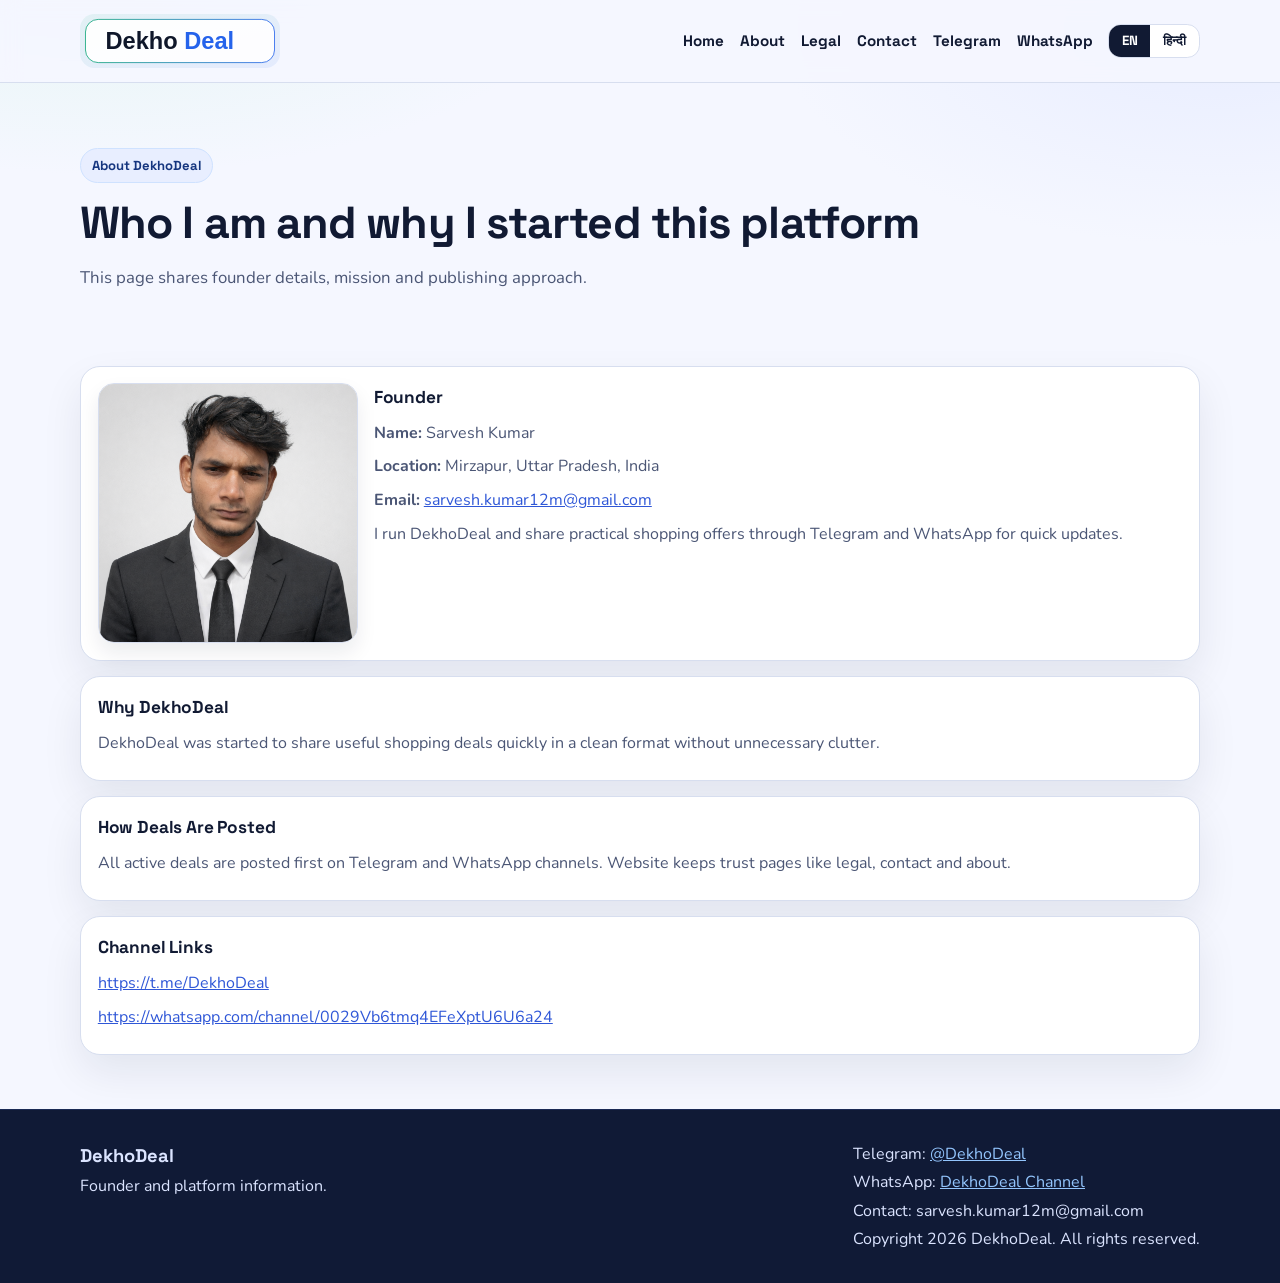
==== about.html @ 059db939 "Add files via upload" ====
﻿<!doctype html>
<html lang="en">
<head>
  <meta charset="utf-8" />
  <meta name="viewport" content="width=device-width, initial-scale=1" />
  <title>About | DekhoDeal</title>
  <meta name="description" content="About DekhoDeal founder Sarvesh Kumar from Mirzapur, Uttar Pradesh, India, and platform mission." />
  <meta name="robots" content="index, follow" />
  <meta property="og:title" content="About | DekhoDeal" />
  <meta property="og:description" content="Know who runs DekhoDeal and why this Telegram-first deals platform exists." />
  <meta property="og:type" content="website" />
  <meta property="og:url" content="https://dekhodeal.website/about.html" />
  <meta property="og:image" content="https://dekhodeal.website/logo.svg" />
  <meta name="twitter:card" content="summary_large_image" />
  <meta name="twitter:title" content="About | DekhoDeal" />
  <meta name="twitter:description" content="Know who runs DekhoDeal and why this Telegram-first deals platform exists." />
  <meta name="twitter:image" content="https://dekhodeal.website/logo.svg" />
  <meta name="theme-color" content="#0f172a" />
  <link rel="icon" type="image/svg+xml" href="favicon.svg" />
  <link rel="canonical" href="https://dekhodeal.website/about.html" />
  <link rel="stylesheet" href="styles.css" />
</head>
<body>
  <a class="skip-link" href="#main-content">Skip to content</a>

  <header class="site-header">
    <div class="container">
      <div class="brand-row">
        <a href="/" class="brand-home" aria-label="DekhoDeal Home">
          <img src="logo.svg" class="site-logo" alt="DekhoDeal logo" width="220" height="60" />
        </a>
      </div>
      <button class="menu-toggle" type="button" aria-expanded="false" aria-label="Toggle menu">
        <span class="menu-icon" aria-hidden="true">☰</span> <span data-en="Menu" data-hi="मेन्यू">Menu</span>
      </button>
      <nav aria-label="Primary" class="primary-nav">
        <ul class="nav-list">
          <li><a href="/" data-en="Home" data-hi="होम">Home</a></li>
          <li><a href="/about.html" data-en="About" data-hi="अबाउट">About</a></li>
          <li><a href="/legal.html" data-en="Legal" data-hi="लीगल">Legal</a></li>
          <li><a href="/contact.html" data-en="Contact" data-hi="संपर्क">Contact</a></li>
          <li><a href="https://t.me/DekhoDeal" target="_blank" rel="noopener" data-en="Telegram" data-hi="टेलीग्राम">Telegram</a></li>
          <li><a href="https://whatsapp.com/channel/0029Vb6tmq4EFeXptU6U6a24" target="_blank" rel="noopener" data-en="WhatsApp" data-hi="व्हाट्सऐप">WhatsApp</a></li>
        </ul>
        <div class="lang-toggle" aria-label="Language switch">
          <button type="button" class="lang-btn" data-lang-switch="en" aria-pressed="false">EN</button>
          <button type="button" class="lang-btn" data-lang-switch="hi" aria-pressed="false">हिन्दी</button>
        </div>
      </nav>
    </div>
  </header>

  <main id="main-content">
    <section class="hero hero-compact">
      <div class="container hero-grid one-col">
        <div>
          <p class="eyebrow" data-en="About DekhoDeal" data-hi="DekhoDeal के बारे में">About DekhoDeal</p>
          <h1 data-en="Who I am and why I started this platform" data-hi="मैं कौन हूं और मैंने यह प्लेटफॉर्म क्यों शुरू किया">Who I am and why I started this platform</h1>
          <p class="hero-copy" data-en="This page shares founder details, mission and publishing approach." data-hi="इस पेज पर फाउंडर की जानकारी, उद्देश्य और पब्लिशिंग तरीके की जानकारी है।">This page shares founder details, mission and publishing approach.</p>
        </div>
      </div>
    </section>

    <section class="section">
      <div class="container stack-sections">
        <article class="info-card legal-block">
          <div class="founder-layout">
            <img src="sarvesh.png" alt="Sarvesh Kumar portrait" class="founder-photo" width="300" height="300" />
            <div>
              <h2 data-en="Founder" data-hi="फाउंडर">Founder</h2>
              <p><strong data-en="Name:" data-hi="नाम:">Name:</strong> <span data-en="Sarvesh Kumar" data-hi="सर्वेश कुमार">Sarvesh Kumar</span></p>
              <p><strong data-en="Location:" data-hi="स्थान:">Location:</strong> <span data-en="Mirzapur, Uttar Pradesh, India" data-hi="मिर्जापुर, उत्तर प्रदेश, भारत">Mirzapur, Uttar Pradesh, India</span></p>
              <p><strong data-en="Email:" data-hi="ईमेल:">Email:</strong> <a href="mailto:sarvesh.kumar12m@gmail.com">sarvesh.kumar12m@gmail.com</a></p>
              <p data-en="I run DekhoDeal and share practical shopping offers through Telegram and WhatsApp for quick updates." data-hi="मैं DekhoDeal चलाता हूं और तेज अपडेट के लिए टेलीग्राम और व्हाट्सऐप पर काम की शॉपिंग डील्स शेयर करता हूं।">I run DekhoDeal and share practical shopping offers through Telegram and WhatsApp for quick updates.</p>
            </div>
          </div>
        </article>

        <article class="info-card legal-block">
          <h2 data-en="Why DekhoDeal" data-hi="DekhoDeal क्यों">Why DekhoDeal</h2>
          <p data-en="DekhoDeal was started to share useful shopping deals quickly in a clean format without unnecessary clutter." data-hi="DekhoDeal की शुरुआत उपयोगी शॉपिंग डील्स को बिना अनावश्यक क्लटर के जल्दी साझा करने के लिए की गई।">DekhoDeal was started to share useful shopping deals quickly in a clean format without unnecessary clutter.</p>
        </article>

        <article class="info-card legal-block">
          <h2 data-en="How Deals Are Posted" data-hi="डील्स कैसे पोस्ट होती हैं">How Deals Are Posted</h2>
          <p data-en="All active deals are posted first on Telegram and WhatsApp channels. Website keeps trust pages like legal, contact and about." data-hi="सभी एक्टिव डील्स सबसे पहले टेलीग्राम और व्हाट्सऐप चैनल पर पोस्ट की जाती हैं। वेबसाइट पर लीगल, संपर्क और अबाउट जैसे ट्रस्ट पेज रखे जाते हैं।">All active deals are posted first on Telegram and WhatsApp channels. Website keeps trust pages like legal, contact and about.</p>
        </article>

        <article class="info-card legal-block">
          <h2 data-en="Channel Links" data-hi="चैनल लिंक">Channel Links</h2>
          <p><a href="https://t.me/DekhoDeal" target="_blank" rel="noopener">https://t.me/DekhoDeal</a></p>
          <p><a href="https://whatsapp.com/channel/0029Vb6tmq4EFeXptU6U6a24" target="_blank" rel="noopener">https://whatsapp.com/channel/0029Vb6tmq4EFeXptU6U6a24</a></p>
        </article>
      </div>
    </section>
  </main>

  <footer class="site-footer">
    <div class="container footer-grid">
      <div>
        <p class="brand-title">DekhoDeal</p>
        <p data-en="Founder and platform information." data-hi="फाउंडर और प्लेटफॉर्म जानकारी।">Founder and platform information.</p>
      </div>
      <div>
        <p><span data-en="Telegram:" data-hi="टेलीग्राम:">Telegram:</span> <a href="https://t.me/DekhoDeal" target="_blank" rel="noopener" style="color:#93c5fd;">@DekhoDeal</a></p>
        <p><span data-en="WhatsApp:" data-hi="व्हाट्सऐप:">WhatsApp:</span> <a href="https://whatsapp.com/channel/0029Vb6tmq4EFeXptU6U6a24" target="_blank" rel="noopener" style="color:#93c5fd;">DekhoDeal Channel</a></p>
        <p><span data-en="Contact:" data-hi="संपर्क:">Contact:</span> sarvesh.kumar12m@gmail.com</p>
        <p><span data-en="Copyright" data-hi="कॉपीराइट">Copyright</span> <span id="year"></span> DekhoDeal. <span data-en="All rights reserved." data-hi="सभी अधिकार सुरक्षित।">All rights reserved.</span></p>
      </div>
    </div>
  </footer>

  <script src="script.js" defer></script>
</body>
</html>
---- styles.css ----
﻿@import url('https://fonts.googleapis.com/css2?family=Space+Grotesk:wght@400;500;700&family=Nunito:wght@400;600;700&display=swap');

:root {
  --bg: #f5f7ff;
  --bg-soft: #eef3ff;
  --surface: #ffffff;
  --surface-strong: #f8fbff;
  --text: #111a33;
  --muted: #4b5675;
  --line: #d7deef;
  --brand: #0e7a6f;
  --brand-strong: #0a6259;
  --accent: #2f57d7;
  --accent-soft: #e8eeff;
  --radius-lg: 20px;
  --radius-md: 14px;
  --shadow: 0 18px 40px rgba(17, 26, 51, 0.08);
}

* {
  box-sizing: border-box;
}

html,
body {
  margin: 0;
  padding: 0;
}

body {
  font-family: 'Nunito', 'Trebuchet MS', 'Segoe UI', sans-serif;
  color: var(--text);
  background:
    radial-gradient(1200px 500px at 8% -2%, #e6f6f4 0%, transparent 40%),
    radial-gradient(1000px 500px at 95% 2%, #e8edff 0%, transparent 44%),
    var(--bg);
  line-height: 1.65;
}

.skip-link {
  position: absolute;
  left: -9999px;
}

.skip-link:focus {
  left: 1rem;
  top: 1rem;
  z-index: 1000;
  background: var(--surface);
  border: 1px solid var(--line);
  border-radius: 0.6rem;
  padding: 0.5rem 0.7rem;
}

.container {
  width: min(1120px, 92%);
  margin: 0 auto;
}

.site-header {
  position: sticky;
  top: 0;
  z-index: 80;
  background: rgba(245, 247, 255, 0.9);
  backdrop-filter: blur(9px);
  border-bottom: 1px solid var(--line);
}

.site-header .container {
  display: flex;
  justify-content: space-between;
  align-items: center;
  gap: 1rem;
  padding: 0.85rem 0;
}

.brand-row {
  display: flex;
  align-items: center;
}

.brand-home {
  display: inline-flex;
  line-height: 0;
}

.site-logo {
  width: 200px;
  max-width: 100%;
  height: auto;
}

nav[aria-label="Primary"] {
  display: flex;
  align-items: center;
  gap: 0.9rem;
  flex-wrap: wrap;
}

.menu-toggle {
  display: none;
  border: 1px solid var(--line);
  background: var(--surface);
  color: var(--text);
  border-radius: 0.7rem;
  padding: 0.45rem 0.75rem;
  font-family: 'Space Grotesk', 'Segoe UI', sans-serif;
  font-weight: 700;
  cursor: pointer;
}

.menu-icon {
  margin-right: 0.35rem;
}

.nav-list {
  list-style: none;
  display: flex;
  align-items: center;
  gap: 1rem;
  margin: 0;
  padding: 0;
}

.nav-list a {
  text-decoration: none;
  color: var(--text);
  font-weight: 700;
  font-family: 'Space Grotesk', 'Segoe UI', sans-serif;
  font-size: 0.95rem;
  white-space: nowrap;
}

.nav-list a:hover {
  color: var(--accent);
}

.lang-toggle {
  display: inline-flex;
  border: 1px solid var(--line);
  border-radius: 0.8rem;
  overflow: hidden;
  background: var(--surface);
}

.lang-btn {
  border: 0;
  background: transparent;
  color: var(--text);
  font-weight: 700;
  font-family: 'Space Grotesk', 'Segoe UI', sans-serif;
  padding: 0.45rem 0.8rem;
  cursor: pointer;
}

.lang-btn.is-active {
  background: var(--text);
  color: #ffffff;
}

.hero {
  padding: 4.1rem 0 2.3rem;
}

.hero-compact {
  padding-bottom: 1.4rem;
}

.hero-grid {
  display: grid;
  grid-template-columns: 1.25fr 0.75fr;
  gap: 1.25rem;
}

.hero-grid.one-col {
  grid-template-columns: 1fr;
}

.eyebrow {
  display: inline-flex;
  margin: 0 0 0.85rem;
  padding: 0.35rem 0.7rem;
  border: 1px solid #cfe2ff;
  border-radius: 999px;
  background: var(--accent-soft);
  color: #15357f;
  font-size: 0.82rem;
  font-weight: 700;
  font-family: 'Space Grotesk', 'Segoe UI', sans-serif;
}

h1 {
  margin: 0;
  font-family: 'Space Grotesk', 'Segoe UI', sans-serif;
  font-size: clamp(1.8rem, 3.5vw, 3rem);
  line-height: 1.15;
  letter-spacing: -0.02em;
}

.hero-copy {
  margin: 1rem 0;
  max-width: 66ch;
  color: var(--muted);
  font-size: 1.05rem;
}

.hero-actions {
  display: flex;
  flex-wrap: wrap;
  gap: 0.75rem;
}

.btn {
  display: inline-flex;
  align-items: center;
  justify-content: center;
  border: 0;
  border-radius: 0.8rem;
  text-decoration: none;
  cursor: pointer;
  padding: 0.72rem 1.08rem;
  font-family: 'Space Grotesk', 'Segoe UI', sans-serif;
  font-weight: 700;
}

.btn-primary {
  color: #ffffff;
  background: linear-gradient(140deg, var(--brand), var(--accent));
  box-shadow: 0 10px 20px rgba(47, 87, 215, 0.2);
}

.btn-primary:hover {
  filter: brightness(0.96);
}

.btn-muted {
  color: var(--text);
  background: var(--surface);
  border: 1px solid var(--line);
}

.disclaimer {
  margin-top: 0.9rem;
  font-size: 0.88rem;
  color: var(--muted);
}

.section {
  padding: 2.2rem 0;
}

.alt {
  background: linear-gradient(180deg, var(--surface-strong), #f7f9ff);
  border-top: 1px solid var(--line);
  border-bottom: 1px solid var(--line);
}

.section-head h2 {
  margin: 0;
  font-family: 'Space Grotesk', 'Segoe UI', sans-serif;
}

.section-head p {
  margin: 0.35rem 0 1rem;
  color: var(--muted);
}

.quick-links {
  display: grid;
  grid-template-columns: repeat(2, minmax(0, 1fr));
  gap: 1rem;
}

.one-col-grid {
  grid-template-columns: 1fr;
}

.stack-sections {
  display: grid;
  gap: 0.9rem;
}

.info-card {
  background: var(--surface);
  border: 1px solid var(--line);
  border-radius: var(--radius-lg);
  box-shadow: var(--shadow);
  padding: 1.05rem;
}

.info-card h2,
.legal-block h2,
.deal-post h2 {
  margin: 0 0 0.5rem;
  font-family: 'Space Grotesk', 'Segoe UI', sans-serif;
  letter-spacing: -0.01em;
}

.info-card p,
.legal-block p,
.deal-post p {
  margin: 0.45rem 0;
  color: var(--muted);
}

.info-card a,
.legal-block a,
.deal-post a {
  color: var(--accent);
  text-decoration: underline;
  overflow-wrap: anywhere;
}

.legal-block h2 {
  font-size: 1.08rem;
}

.founder-layout {
  display: grid;
  grid-template-columns: 260px 1fr;
  gap: 1rem;
  align-items: start;
}

.founder-photo {
  width: min(260px, 100%);
  height: auto;
  border-radius: 1rem;
  border: 1px solid var(--line);
  box-shadow: 0 10px 20px rgba(17, 26, 51, 0.08);
}

.legal-list,
.text-links {
  margin: 0;
  padding-left: 1.1rem;
}

.legal-list li,
.text-links li {
  margin-bottom: 0.42rem;
}

.text-feed {
  background: var(--surface);
  border: 1px solid var(--line);
  border-radius: var(--radius-lg);
  box-shadow: var(--shadow);
  padding: 1rem;
}

.deal-post h2 {
  font-size: clamp(1.12rem, 2.4vw, 1.48rem);
}

.post-meta {
  margin: 0 0 0.56rem;
  font-size: 0.86rem;
  color: #6a7695;
}

.post-meta time {
  font-weight: 700;
}

.post-sep {
  border: 0;
  border-top: 2px dashed var(--line);
  margin: 1.2rem 0;
}

details {
  background: var(--surface);
  border: 1px solid var(--line);
  border-radius: var(--radius-md);
  padding: 0.8rem 0.95rem;
  margin-bottom: 0.6rem;
}

summary {
  cursor: pointer;
  font-weight: 700;
  font-family: 'Space Grotesk', 'Segoe UI', sans-serif;
}

.site-footer {
  margin-top: 1.2rem;
  background: #101a36;
  color: #dbe4ff;
  border-top: 1px solid #1a2a55;
  padding: 1.8rem 0;
}

.footer-grid {
  display: grid;
  grid-template-columns: 1fr auto;
  gap: 1rem;
}

.site-footer p {
  margin: 0.12rem 0;
}

.brand-title {
  margin: 0;
  font-family: 'Space Grotesk', 'Segoe UI', sans-serif;
  font-weight: 700;
  font-size: 1.15rem;
}

.telegram-float {
  position: fixed;
  right: 1rem;
  bottom: 1rem;
  z-index: 60;
  text-decoration: none;
  background: #229ed9;
  color: #ffffff;
  border-radius: 999px;
  padding: 0.72rem 1rem;
  font-family: 'Space Grotesk', 'Segoe UI', sans-serif;
  font-weight: 700;
  box-shadow: 0 10px 22px rgba(34, 158, 217, 0.35);
}

.telegram-float:hover {
  background: #1b86b8;
}

@media (max-width: 920px) {
  .site-header .container {
    flex-direction: column;
    align-items: flex-start;
  }
  .menu-toggle {
    display: inline-flex;
    align-items: center;
    align-self: flex-start;
  }

  nav.primary-nav {
    width: 100%;
    display: none;
    flex-direction: column;
    align-items: stretch;
    gap: 0.45rem;
  }

  nav.primary-nav[hidden] {
    display: none !important;
  }

  .site-header.nav-open nav.primary-nav {
    display: flex;
  }

  .nav-list {
    flex-wrap: wrap;
    gap: 0.55rem;
  }

  .nav-list li {
    flex: 1 1 calc(50% - 0.55rem);
  }

  .nav-list a {
    display: flex;
    align-items: center;
    justify-content: center;
    border: 1px solid var(--line);
    background: var(--surface);
    border-radius: 999px;
    padding: 0.35rem 0.62rem;
    font-size: 0.84rem;
  }

  .lang-toggle {
    align-self: flex-start;
  }

  .hero-grid,
  .quick-links,
  .footer-grid,
  .founder-layout {
    grid-template-columns: 1fr;
  }
}

@media (max-width: 560px) {
  .hero {
    padding-top: 3.4rem;
  }

  .site-logo {
    width: 168px;
  }

  .text-feed,
  .info-card {
    padding: 0.9rem;
  }

  .telegram-float {
    right: 0.75rem;
    bottom: 0.75rem;
    padding: 0.62rem 0.88rem;
    font-size: 0.9rem;
  }
}
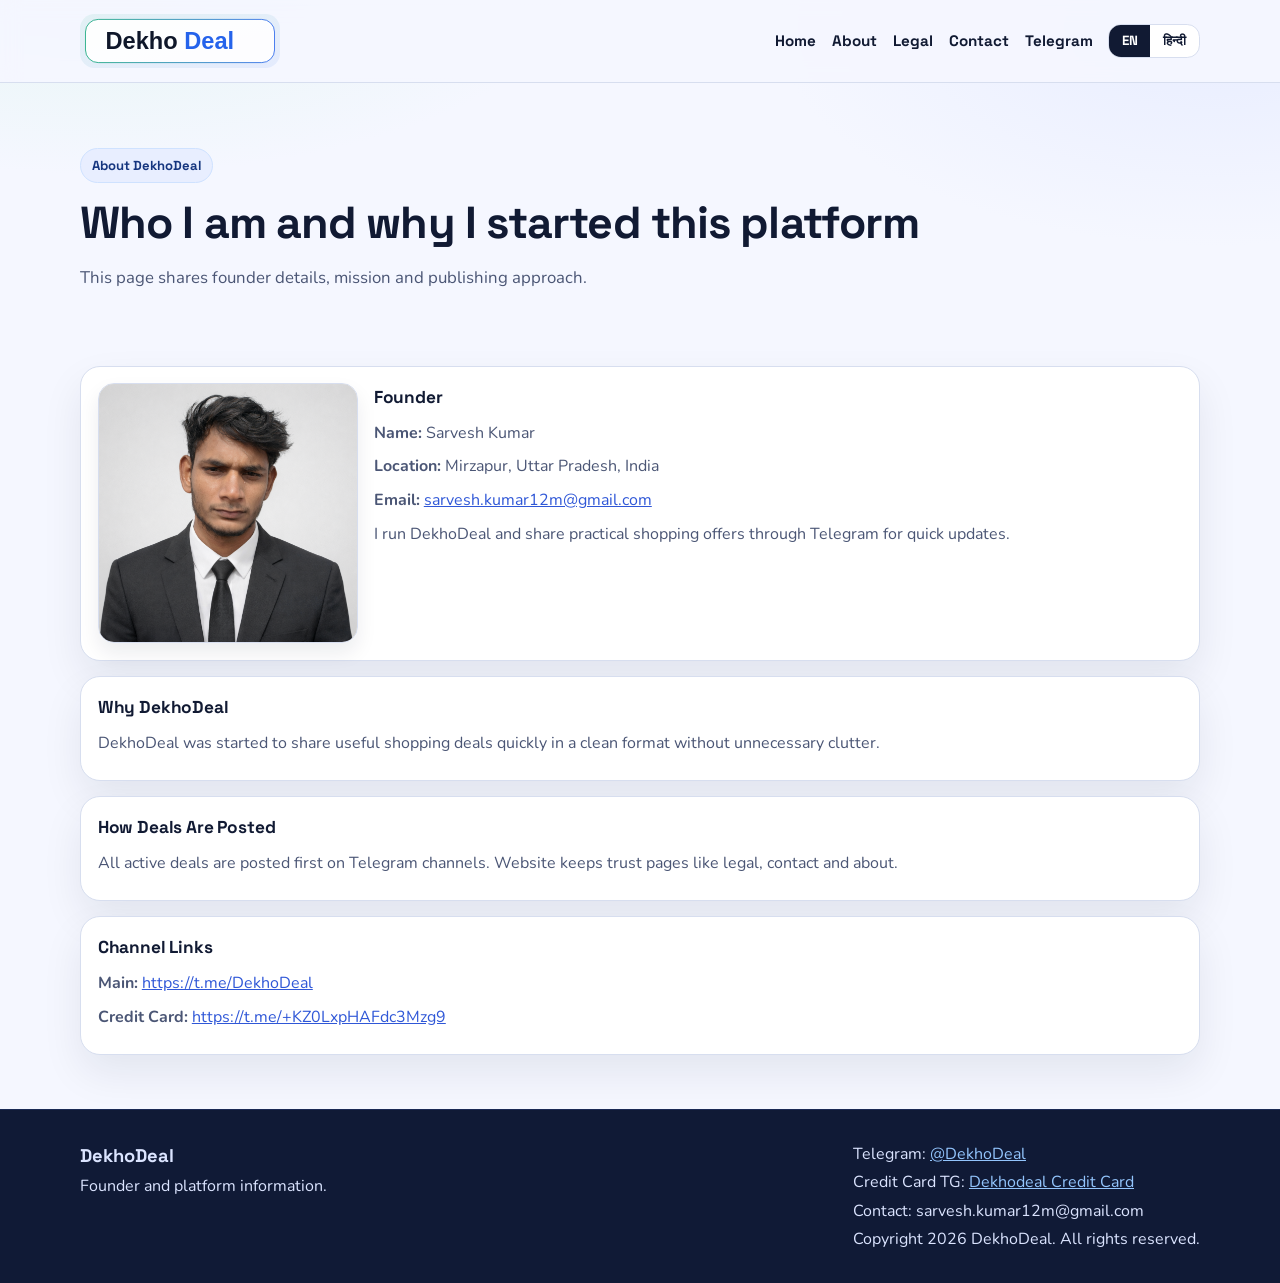
==== commit 0c3059a0: "Add files via upload" ====
--- a/about.html
+++ b/about.html
@@ -40,7 +40,6 @@
           <li><a href="/legal.html" data-en="Legal" data-hi="लीगल">Legal</a></li>
           <li><a href="/contact.html" data-en="Contact" data-hi="संपर्क">Contact</a></li>
           <li><a href="https://t.me/DekhoDeal" target="_blank" rel="noopener" data-en="Telegram" data-hi="टेलीग्राम">Telegram</a></li>
-          <li><a href="https://whatsapp.com/channel/0029Vb6tmq4EFeXptU6U6a24" target="_blank" rel="noopener" data-en="WhatsApp" data-hi="व्हाट्सऐप">WhatsApp</a></li>
         </ul>
         <div class="lang-toggle" aria-label="Language switch">
           <button type="button" class="lang-btn" data-lang-switch="en" aria-pressed="false">EN</button>
@@ -71,7 +70,7 @@
               <p><strong data-en="Name:" data-hi="नाम:">Name:</strong> <span data-en="Sarvesh Kumar" data-hi="सर्वेश कुमार">Sarvesh Kumar</span></p>
               <p><strong data-en="Location:" data-hi="स्थान:">Location:</strong> <span data-en="Mirzapur, Uttar Pradesh, India" data-hi="मिर्जापुर, उत्तर प्रदेश, भारत">Mirzapur, Uttar Pradesh, India</span></p>
               <p><strong data-en="Email:" data-hi="ईमेल:">Email:</strong> <a href="mailto:sarvesh.kumar12m@gmail.com">sarvesh.kumar12m@gmail.com</a></p>
-              <p data-en="I run DekhoDeal and share practical shopping offers through Telegram and WhatsApp for quick updates." data-hi="मैं DekhoDeal चलाता हूं और तेज अपडेट के लिए टेलीग्राम और व्हाट्सऐप पर काम की शॉपिंग डील्स शेयर करता हूं।">I run DekhoDeal and share practical shopping offers through Telegram and WhatsApp for quick updates.</p>
+              <p data-en="I run DekhoDeal and share practical shopping offers through Telegram for quick updates." data-hi="मैं DekhoDeal चलाता हूं और तेज अपडेट के लिए टेलीग्राम पर काम की शॉपिंग डील्स शेयर करता हूं।">I run DekhoDeal and share practical shopping offers through Telegram for quick updates.</p>
             </div>
           </div>
         </article>
@@ -83,13 +82,13 @@
 
         <article class="info-card legal-block">
           <h2 data-en="How Deals Are Posted" data-hi="डील्स कैसे पोस्ट होती हैं">How Deals Are Posted</h2>
-          <p data-en="All active deals are posted first on Telegram and WhatsApp channels. Website keeps trust pages like legal, contact and about." data-hi="सभी एक्टिव डील्स सबसे पहले टेलीग्राम और व्हाट्सऐप चैनल पर पोस्ट की जाती हैं। वेबसाइट पर लीगल, संपर्क और अबाउट जैसे ट्रस्ट पेज रखे जाते हैं।">All active deals are posted first on Telegram and WhatsApp channels. Website keeps trust pages like legal, contact and about.</p>
+          <p data-en="All active deals are posted first on Telegram channels. Website keeps trust pages like legal, contact and about." data-hi="सभी एक्टिव डील्स सबसे पहले टेलीग्राम चैनल्स पर पोस्ट की जाती हैं। वेबसाइट पर लीगल, संपर्क और अबाउट जैसे ट्रस्ट पेज रखे जाते हैं।">All active deals are posted first on Telegram channels. Website keeps trust pages like legal, contact and about.</p>
         </article>
 
         <article class="info-card legal-block">
           <h2 data-en="Channel Links" data-hi="चैनल लिंक">Channel Links</h2>
-          <p><a href="https://t.me/DekhoDeal" target="_blank" rel="noopener">https://t.me/DekhoDeal</a></p>
-          <p><a href="https://whatsapp.com/channel/0029Vb6tmq4EFeXptU6U6a24" target="_blank" rel="noopener">https://whatsapp.com/channel/0029Vb6tmq4EFeXptU6U6a24</a></p>
+          <p><strong data-en="Main:" data-hi="मुख्य:">Main:</strong> <a href="https://t.me/DekhoDeal" target="_blank" rel="noopener">https://t.me/DekhoDeal</a></p>
+          <p><strong data-en="Credit Card:" data-hi="क्रेडिट कार्ड:">Credit Card:</strong> <a href="https://t.me/+KZ0LxpHAFdc3Mzg9" target="_blank" rel="noopener">https://t.me/+KZ0LxpHAFdc3Mzg9</a></p>
         </article>
       </div>
     </section>
@@ -103,7 +102,7 @@
       </div>
       <div>
         <p><span data-en="Telegram:" data-hi="टेलीग्राम:">Telegram:</span> <a href="https://t.me/DekhoDeal" target="_blank" rel="noopener" style="color:#93c5fd;">@DekhoDeal</a></p>
-        <p><span data-en="WhatsApp:" data-hi="व्हाट्सऐप:">WhatsApp:</span> <a href="https://whatsapp.com/channel/0029Vb6tmq4EFeXptU6U6a24" target="_blank" rel="noopener" style="color:#93c5fd;">DekhoDeal Channel</a></p>
+        <p><span data-en="Credit Card TG:" data-hi="क्रेडिट कार्ड TG:">Credit Card TG:</span> <a href="https://t.me/+KZ0LxpHAFdc3Mzg9" target="_blank" rel="noopener" style="color:#93c5fd;">Dekhodeal Credit Card</a></p>
         <p><span data-en="Contact:" data-hi="संपर्क:">Contact:</span> sarvesh.kumar12m@gmail.com</p>
         <p><span data-en="Copyright" data-hi="कॉपीराइट">Copyright</span> <span id="year"></span> DekhoDeal. <span data-en="All rights reserved." data-hi="सभी अधिकार सुरक्षित।">All rights reserved.</span></p>
       </div>
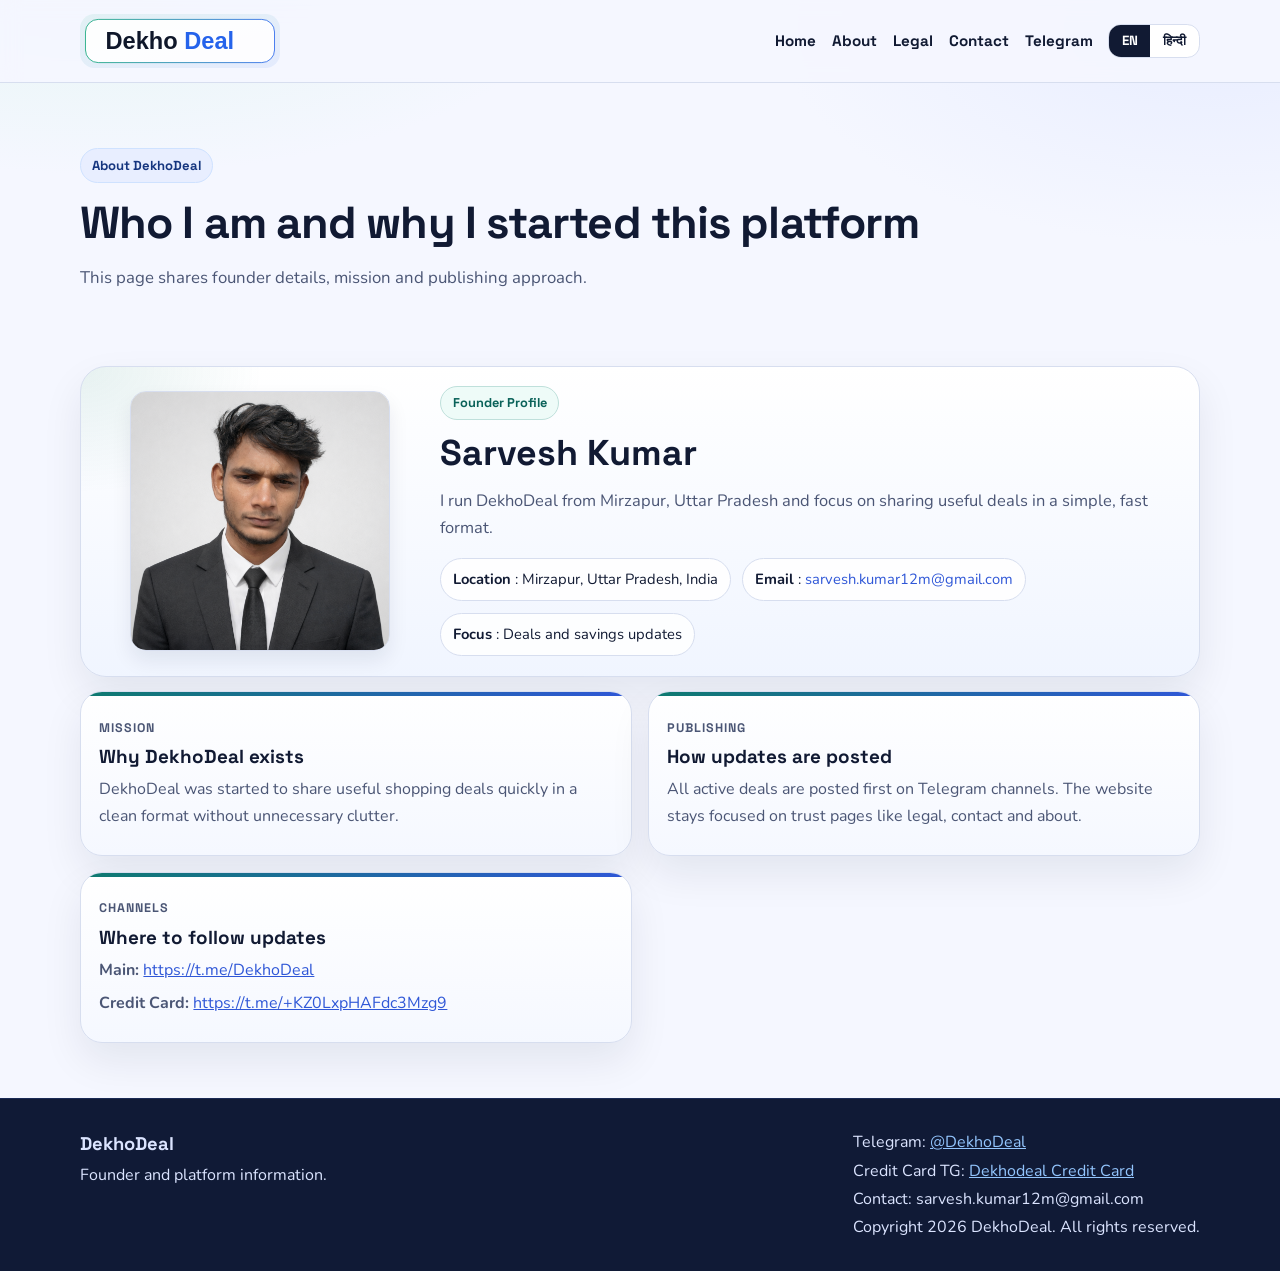
==== commit 3234d6f2: "Add files via upload" ====
--- a/about.html
+++ b/about.html
@@ -62,34 +62,40 @@
 
     <section class="section">
       <div class="container stack-sections">
-        <article class="info-card legal-block">
-          <div class="founder-layout">
-            <img src="sarvesh.png" alt="Sarvesh Kumar portrait" class="founder-photo" width="300" height="300" />
-            <div>
-              <h2 data-en="Founder" data-hi="फाउंडर">Founder</h2>
-              <p><strong data-en="Name:" data-hi="नाम:">Name:</strong> <span data-en="Sarvesh Kumar" data-hi="सर्वेश कुमार">Sarvesh Kumar</span></p>
-              <p><strong data-en="Location:" data-hi="स्थान:">Location:</strong> <span data-en="Mirzapur, Uttar Pradesh, India" data-hi="मिर्जापुर, उत्तर प्रदेश, भारत">Mirzapur, Uttar Pradesh, India</span></p>
-              <p><strong data-en="Email:" data-hi="ईमेल:">Email:</strong> <a href="mailto:sarvesh.kumar12m@gmail.com">sarvesh.kumar12m@gmail.com</a></p>
-              <p data-en="I run DekhoDeal and share practical shopping offers through Telegram for quick updates." data-hi="मैं DekhoDeal चलाता हूं और तेज अपडेट के लिए टेलीग्राम पर काम की शॉपिंग डील्स शेयर करता हूं।">I run DekhoDeal and share practical shopping offers through Telegram for quick updates.</p>
+        <article class="profile-showcase">
+          <div class="profile-media">
+            <img src="sarvesh.png" alt="Sarvesh Kumar portrait" class="founder-photo founder-photo-large" width="300" height="300" />
+          </div>
+          <div class="profile-copy">
+            <p class="profile-tag" data-en="Founder Profile" data-hi="फाउंडर प्रोफाइल">Founder Profile</p>
+            <h2 data-en="Sarvesh Kumar" data-hi="सर्वेश कुमार">Sarvesh Kumar</h2>
+            <p class="profile-lead" data-en="I run DekhoDeal from Mirzapur, Uttar Pradesh and focus on sharing useful deals in a simple, fast format." data-hi="मैं Mirzapur, Uttar Pradesh से DekhoDeal चलाता हूं और simple, fast format में useful deals share करने पर focus करता हूं।">I run DekhoDeal from Mirzapur, Uttar Pradesh and focus on sharing useful deals in a simple, fast format.</p>
+            <div class="profile-pills">
+              <span class="profile-pill"><strong data-en="Location" data-hi="स्थान">Location</strong>: <span data-en="Mirzapur, Uttar Pradesh, India" data-hi="मिर्जापुर, उत्तर प्रदेश, भारत">Mirzapur, Uttar Pradesh, India</span></span>
+              <span class="profile-pill"><strong data-en="Email" data-hi="ईमेल">Email</strong>: <a href="mailto:sarvesh.kumar12m@gmail.com">sarvesh.kumar12m@gmail.com</a></span>
+              <span class="profile-pill"><strong data-en="Focus" data-hi="फोकस">Focus</strong>: <span data-en="Deals and savings updates" data-hi="डील्स और सेविंग्स अपडेट्स">Deals and savings updates</span></span>
             </div>
           </div>
         </article>
 
-        <article class="info-card legal-block">
-          <h2 data-en="Why DekhoDeal" data-hi="DekhoDeal क्यों">Why DekhoDeal</h2>
-          <p data-en="DekhoDeal was started to share useful shopping deals quickly in a clean format without unnecessary clutter." data-hi="DekhoDeal की शुरुआत उपयोगी शॉपिंग डील्स को बिना अनावश्यक क्लटर के जल्दी साझा करने के लिए की गई।">DekhoDeal was started to share useful shopping deals quickly in a clean format without unnecessary clutter.</p>
-        </article>
-
-        <article class="info-card legal-block">
-          <h2 data-en="How Deals Are Posted" data-hi="डील्स कैसे पोस्ट होती हैं">How Deals Are Posted</h2>
-          <p data-en="All active deals are posted first on Telegram channels. Website keeps trust pages like legal, contact and about." data-hi="सभी एक्टिव डील्स सबसे पहले टेलीग्राम चैनल्स पर पोस्ट की जाती हैं। वेबसाइट पर लीगल, संपर्क और अबाउट जैसे ट्रस्ट पेज रखे जाते हैं।">All active deals are posted first on Telegram channels. Website keeps trust pages like legal, contact and about.</p>
-        </article>
-
-        <article class="info-card legal-block">
-          <h2 data-en="Channel Links" data-hi="चैनल लिंक">Channel Links</h2>
-          <p><strong data-en="Main:" data-hi="मुख्य:">Main:</strong> <a href="https://t.me/DekhoDeal" target="_blank" rel="noopener">https://t.me/DekhoDeal</a></p>
-          <p><strong data-en="Credit Card:" data-hi="क्रेडिट कार्ड:">Credit Card:</strong> <a href="https://t.me/+KZ0LxpHAFdc3Mzg9" target="_blank" rel="noopener">https://t.me/+KZ0LxpHAFdc3Mzg9</a></p>
-        </article>
+        <div class="premium-grid">
+          <article class="premium-card">
+            <p class="feature-kicker" data-en="Mission" data-hi="मिशन">Mission</p>
+            <h3 data-en="Why DekhoDeal exists" data-hi="Dekhodeal क्यों है">Why DekhoDeal exists</h3>
+            <p data-en="DekhoDeal was started to share useful shopping deals quickly in a clean format without unnecessary clutter." data-hi="Dekhodeal की शुरुआत useful shopping deals को बिना unnecessary clutter के जल्दी share करने के लिए की गई।">DekhoDeal was started to share useful shopping deals quickly in a clean format without unnecessary clutter.</p>
+          </article>
+          <article class="premium-card">
+            <p class="feature-kicker" data-en="Publishing" data-hi="पब्लिशिंग">Publishing</p>
+            <h3 data-en="How updates are posted" data-hi="अपडेट्स कैसे पोस्ट होते हैं">How updates are posted</h3>
+            <p data-en="All active deals are posted first on Telegram channels. The website stays focused on trust pages like legal, contact and about." data-hi="सभी active deals सबसे पहले Telegram channels पर पोस्ट होती हैं। वेबसाइट legal, contact और about जैसे trust pages पर focused रहती है।">All active deals are posted first on Telegram channels. The website stays focused on trust pages like legal, contact and about.</p>
+          </article>
+          <article class="premium-card">
+            <p class="feature-kicker" data-en="Channels" data-hi="चैनल्स">Channels</p>
+            <h3 data-en="Where to follow updates" data-hi="अपडेट्स कहां फॉलो करें">Where to follow updates</h3>
+            <p><strong data-en="Main:" data-hi="मुख्य:">Main:</strong> <a href="https://t.me/DekhoDeal" target="_blank" rel="noopener">https://t.me/DekhoDeal</a></p>
+            <p><strong data-en="Credit Card:" data-hi="क्रेडिट कार्ड:">Credit Card:</strong> <a href="https://t.me/+KZ0LxpHAFdc3Mzg9" target="_blank" rel="noopener">https://t.me/+KZ0LxpHAFdc3Mzg9</a></p>
+          </article>
+        </div>
       </div>
     </section>
   </main>
--- a/styles.css
+++ b/styles.css
@@ -280,6 +280,55 @@
   gap: 0.9rem;
 }
 
+.feature-strip {
+  display: grid;
+  grid-template-columns: repeat(3, minmax(0, 1fr));
+  gap: 1rem;
+}
+
+.feature-tile {
+  position: relative;
+  background:
+    linear-gradient(180deg, rgba(232, 238, 255, 0.75), rgba(255, 255, 255, 0.98)),
+    var(--surface);
+  border: 1px solid var(--line);
+  border-radius: var(--radius-lg);
+  box-shadow: var(--shadow);
+  padding: 1.15rem;
+  overflow: hidden;
+}
+
+.feature-tile::after {
+  content: "";
+  position: absolute;
+  inset: auto -20px -20px auto;
+  width: 110px;
+  height: 110px;
+  border-radius: 999px;
+  background: radial-gradient(circle, rgba(47, 87, 215, 0.15), transparent 68%);
+}
+
+.feature-kicker {
+  margin: 0 0 0.5rem;
+  color: var(--brand-strong);
+  font-size: 0.78rem;
+  font-weight: 800;
+  letter-spacing: 0.08em;
+  text-transform: uppercase;
+  font-family: 'Space Grotesk', 'Segoe UI', sans-serif;
+}
+
+.feature-tile h3 {
+  margin: 0 0 0.45rem;
+  font-size: 1.14rem;
+  line-height: 1.25;
+  font-family: 'Space Grotesk', 'Segoe UI', sans-serif;
+}
+
+.feature-tile p:last-child {
+  margin-bottom: 0;
+}
+
 .info-card {
   background: var(--surface);
   border: 1px solid var(--line);
@@ -320,6 +369,121 @@
   grid-template-columns: 260px 1fr;
   gap: 1rem;
   align-items: start;
+}
+
+.profile-showcase,
+.contact-hero-card {
+  display: grid;
+  grid-template-columns: minmax(240px, 320px) 1fr;
+  gap: 1.25rem;
+  align-items: center;
+  background:
+    radial-gradient(260px 180px at 0% 0%, rgba(14, 122, 111, 0.1), transparent 70%),
+    linear-gradient(180deg, rgba(255, 255, 255, 0.98), rgba(240, 245, 255, 0.98));
+  border: 1px solid var(--line);
+  border-radius: 26px;
+  box-shadow: var(--shadow);
+  padding: 1.2rem;
+}
+
+.profile-media {
+  display: flex;
+  justify-content: center;
+}
+
+.profile-copy h2,
+.contact-hero-card h2 {
+  margin: 0;
+  font-size: clamp(1.5rem, 2.8vw, 2.25rem);
+  line-height: 1.15;
+  font-family: 'Space Grotesk', 'Segoe UI', sans-serif;
+}
+
+.profile-tag {
+  display: inline-flex;
+  margin: 0 0 0.7rem;
+  padding: 0.36rem 0.72rem;
+  border: 1px solid #bfe0db;
+  border-radius: 999px;
+  background: #eefbf8;
+  color: var(--brand-strong);
+  font-size: 0.8rem;
+  font-weight: 800;
+  font-family: 'Space Grotesk', 'Segoe UI', sans-serif;
+}
+
+.profile-lead {
+  margin: 0.9rem 0 1rem;
+  color: var(--muted);
+  font-size: 1.03rem;
+}
+
+.profile-pills,
+.contact-badges {
+  display: flex;
+  flex-wrap: wrap;
+  gap: 0.7rem;
+}
+
+.profile-pill {
+  display: inline-flex;
+  align-items: center;
+  gap: 0.25rem;
+  padding: 0.55rem 0.75rem;
+  border: 1px solid var(--line);
+  border-radius: 999px;
+  background: rgba(255, 255, 255, 0.88);
+  color: var(--text);
+  font-size: 0.92rem;
+}
+
+.profile-pill a {
+  color: var(--accent);
+  text-decoration: none;
+}
+
+.premium-grid {
+  display: grid;
+  grid-template-columns: repeat(2, minmax(0, 1fr));
+  gap: 1rem;
+}
+
+.premium-card {
+  position: relative;
+  background:
+    linear-gradient(180deg, rgba(255, 255, 255, 0.98), rgba(245, 248, 255, 0.98));
+  border: 1px solid var(--line);
+  border-radius: 22px;
+  box-shadow: var(--shadow);
+  padding: 1.15rem;
+  overflow: hidden;
+}
+
+.premium-card::before {
+  content: "";
+  position: absolute;
+  inset: 0 auto auto 0;
+  width: 100%;
+  height: 4px;
+  background: linear-gradient(90deg, var(--brand), var(--accent));
+}
+
+.premium-card h3 {
+  margin: 0 0 0.45rem;
+  font-size: 1.18rem;
+  line-height: 1.25;
+  font-family: 'Space Grotesk', 'Segoe UI', sans-serif;
+}
+
+.premium-card p {
+  margin: 0.45rem 0;
+  color: var(--muted);
+}
+
+.premium-card a {
+  color: var(--accent);
+  text-decoration: underline;
+  overflow-wrap: anywhere;
 }
 
 .founder-photo {
@@ -479,9 +643,13 @@
   }
 
   .hero-grid,
+  .feature-strip,
   .quick-links,
+  .premium-grid,
   .footer-grid,
-  .founder-layout {
+  .founder-layout,
+  .profile-showcase,
+  .contact-hero-card {
     grid-template-columns: 1fr;
   }
 }
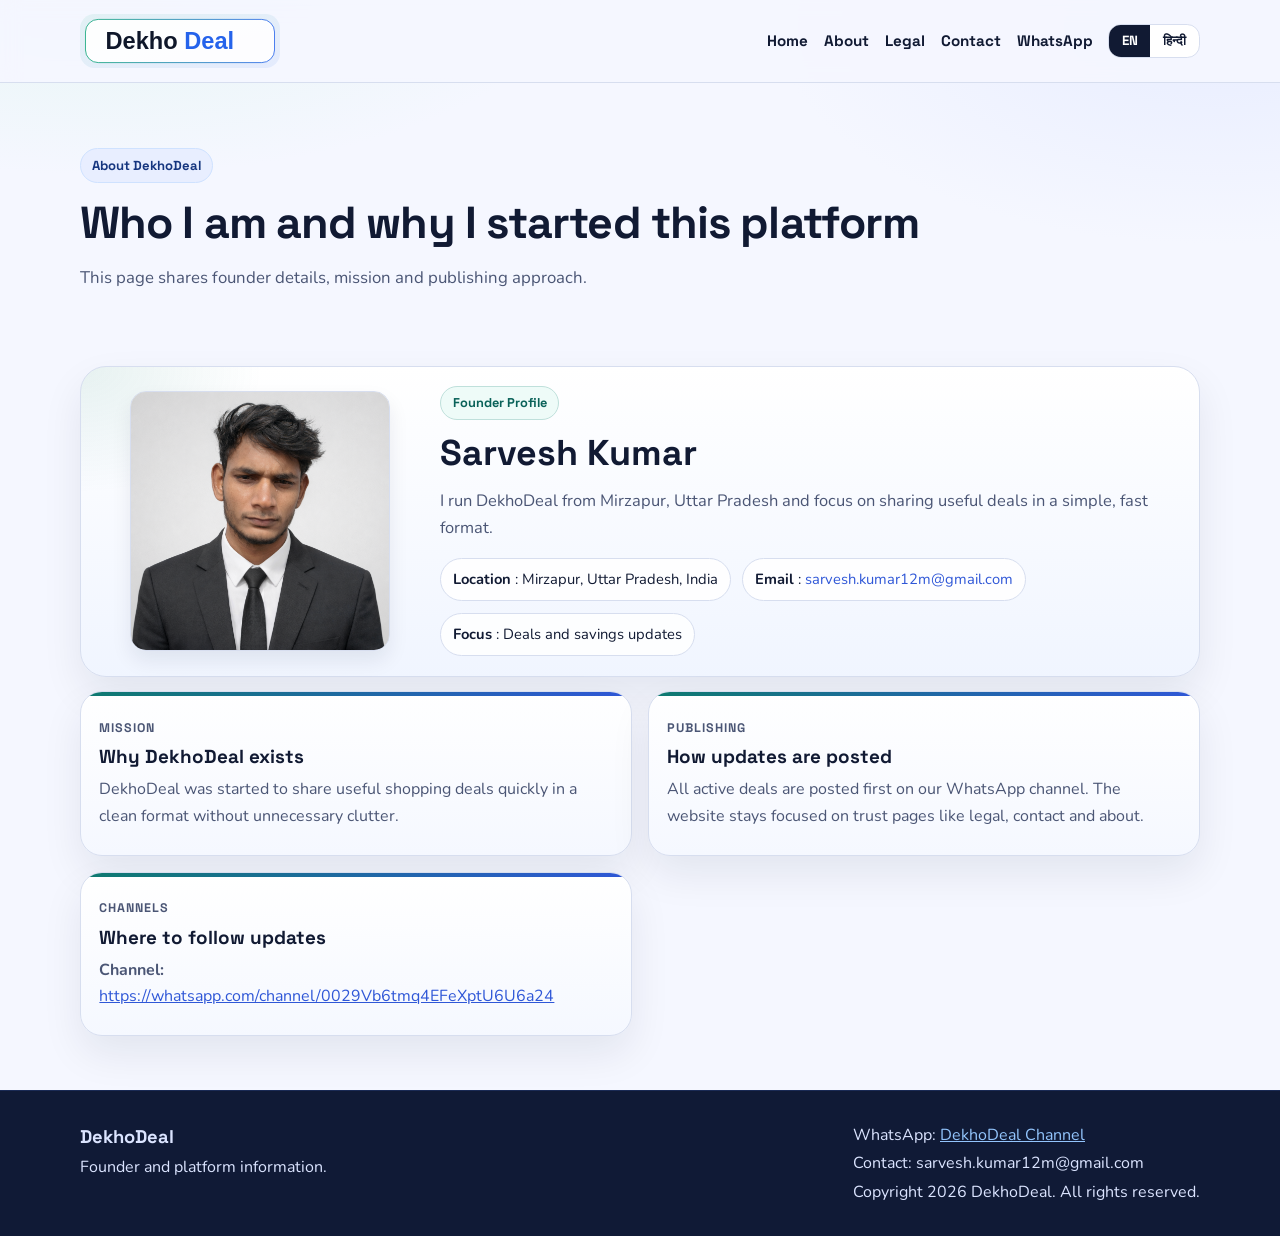
==== commit 812f7551: "Add files via upload" ====
--- a/about.html
+++ b/about.html
@@ -7,13 +7,13 @@
   <meta name="description" content="About DekhoDeal founder Sarvesh Kumar from Mirzapur, Uttar Pradesh, India, and platform mission." />
   <meta name="robots" content="index, follow" />
   <meta property="og:title" content="About | DekhoDeal" />
-  <meta property="og:description" content="Know who runs DekhoDeal and why this Telegram-first deals platform exists." />
+  <meta property="og:description" content="Know who runs DekhoDeal and why this WhatsApp-first deals platform exists." />
   <meta property="og:type" content="website" />
   <meta property="og:url" content="https://dekhodeal.website/about.html" />
   <meta property="og:image" content="https://dekhodeal.website/logo.svg" />
   <meta name="twitter:card" content="summary_large_image" />
   <meta name="twitter:title" content="About | DekhoDeal" />
-  <meta name="twitter:description" content="Know who runs DekhoDeal and why this Telegram-first deals platform exists." />
+  <meta name="twitter:description" content="Know who runs DekhoDeal and why this WhatsApp-first deals platform exists." />
   <meta name="twitter:image" content="https://dekhodeal.website/logo.svg" />
   <meta name="theme-color" content="#0f172a" />
   <link rel="icon" type="image/svg+xml" href="favicon.svg" />
@@ -39,7 +39,7 @@
           <li><a href="/about.html" data-en="About" data-hi="अबाउट">About</a></li>
           <li><a href="/legal.html" data-en="Legal" data-hi="लीगल">Legal</a></li>
           <li><a href="/contact.html" data-en="Contact" data-hi="संपर्क">Contact</a></li>
-          <li><a href="https://t.me/DekhoDeal" target="_blank" rel="noopener" data-en="Telegram" data-hi="टेलीग्राम">Telegram</a></li>
+          <li><a href="https://whatsapp.com/channel/0029Vb6tmq4EFeXptU6U6a24" target="_blank" rel="noopener" data-en="WhatsApp" data-hi="व्हाट्सऐप">WhatsApp</a></li>
         </ul>
         <div class="lang-toggle" aria-label="Language switch">
           <button type="button" class="lang-btn" data-lang-switch="en" aria-pressed="false">EN</button>
@@ -87,13 +87,12 @@
           <article class="premium-card">
             <p class="feature-kicker" data-en="Publishing" data-hi="पब्लिशिंग">Publishing</p>
             <h3 data-en="How updates are posted" data-hi="अपडेट्स कैसे पोस्ट होते हैं">How updates are posted</h3>
-            <p data-en="All active deals are posted first on Telegram channels. The website stays focused on trust pages like legal, contact and about." data-hi="सभी active deals सबसे पहले Telegram channels पर पोस्ट होती हैं। वेबसाइट legal, contact और about जैसे trust pages पर focused रहती है।">All active deals are posted first on Telegram channels. The website stays focused on trust pages like legal, contact and about.</p>
+            <p data-en="All active deals are posted first on our WhatsApp channel. The website stays focused on trust pages like legal, contact and about." data-hi="सभी active deals सबसे पहले हमारे WhatsApp channel पर पोस्ट होती हैं। वेबसाइट legal, contact और about जैसे trust pages पर focused रहती है।">All active deals are posted first on our WhatsApp channel. The website stays focused on trust pages like legal, contact and about.</p>
           </article>
           <article class="premium-card">
             <p class="feature-kicker" data-en="Channels" data-hi="चैनल्स">Channels</p>
             <h3 data-en="Where to follow updates" data-hi="अपडेट्स कहां फॉलो करें">Where to follow updates</h3>
-            <p><strong data-en="Main:" data-hi="मुख्य:">Main:</strong> <a href="https://t.me/DekhoDeal" target="_blank" rel="noopener">https://t.me/DekhoDeal</a></p>
-            <p><strong data-en="Credit Card:" data-hi="क्रेडिट कार्ड:">Credit Card:</strong> <a href="https://t.me/+KZ0LxpHAFdc3Mzg9" target="_blank" rel="noopener">https://t.me/+KZ0LxpHAFdc3Mzg9</a></p>
+            <p><strong data-en="Channel:" data-hi="चैनल:">Channel:</strong> <a href="https://whatsapp.com/channel/0029Vb6tmq4EFeXptU6U6a24" target="_blank" rel="noopener">https://whatsapp.com/channel/0029Vb6tmq4EFeXptU6U6a24</a></p>
           </article>
         </div>
       </div>
@@ -107,8 +106,7 @@
         <p data-en="Founder and platform information." data-hi="फाउंडर और प्लेटफॉर्म जानकारी।">Founder and platform information.</p>
       </div>
       <div>
-        <p><span data-en="Telegram:" data-hi="टेलीग्राम:">Telegram:</span> <a href="https://t.me/DekhoDeal" target="_blank" rel="noopener" style="color:#93c5fd;">@DekhoDeal</a></p>
-        <p><span data-en="Credit Card TG:" data-hi="क्रेडिट कार्ड TG:">Credit Card TG:</span> <a href="https://t.me/+KZ0LxpHAFdc3Mzg9" target="_blank" rel="noopener" style="color:#93c5fd;">Dekhodeal Credit Card</a></p>
+        <p><span data-en="WhatsApp:" data-hi="व्हाट्सऐप:">WhatsApp:</span> <a href="https://whatsapp.com/channel/0029Vb6tmq4EFeXptU6U6a24" target="_blank" rel="noopener" style="color:#93c5fd;">DekhoDeal Channel</a></p>
         <p><span data-en="Contact:" data-hi="संपर्क:">Contact:</span> sarvesh.kumar12m@gmail.com</p>
         <p><span data-en="Copyright" data-hi="कॉपीराइट">Copyright</span> <span id="year"></span> DekhoDeal. <span data-en="All rights reserved." data-hi="सभी अधिकार सुरक्षित।">All rights reserved.</span></p>
       </div>
--- a/styles.css
+++ b/styles.css
@@ -572,25 +572,6 @@
   font-size: 1.15rem;
 }
 
-.telegram-float {
-  position: fixed;
-  right: 1rem;
-  bottom: 1rem;
-  z-index: 60;
-  text-decoration: none;
-  background: #229ed9;
-  color: #ffffff;
-  border-radius: 999px;
-  padding: 0.72rem 1rem;
-  font-family: 'Space Grotesk', 'Segoe UI', sans-serif;
-  font-weight: 700;
-  box-shadow: 0 10px 22px rgba(34, 158, 217, 0.35);
-}
-
-.telegram-float:hover {
-  background: #1b86b8;
-}
-
 @media (max-width: 920px) {
   .site-header .container {
     flex-direction: column;
@@ -668,10 +649,4 @@
     padding: 0.9rem;
   }
 
-  .telegram-float {
-    right: 0.75rem;
-    bottom: 0.75rem;
-    padding: 0.62rem 0.88rem;
-    font-size: 0.9rem;
-  }
-}
+}
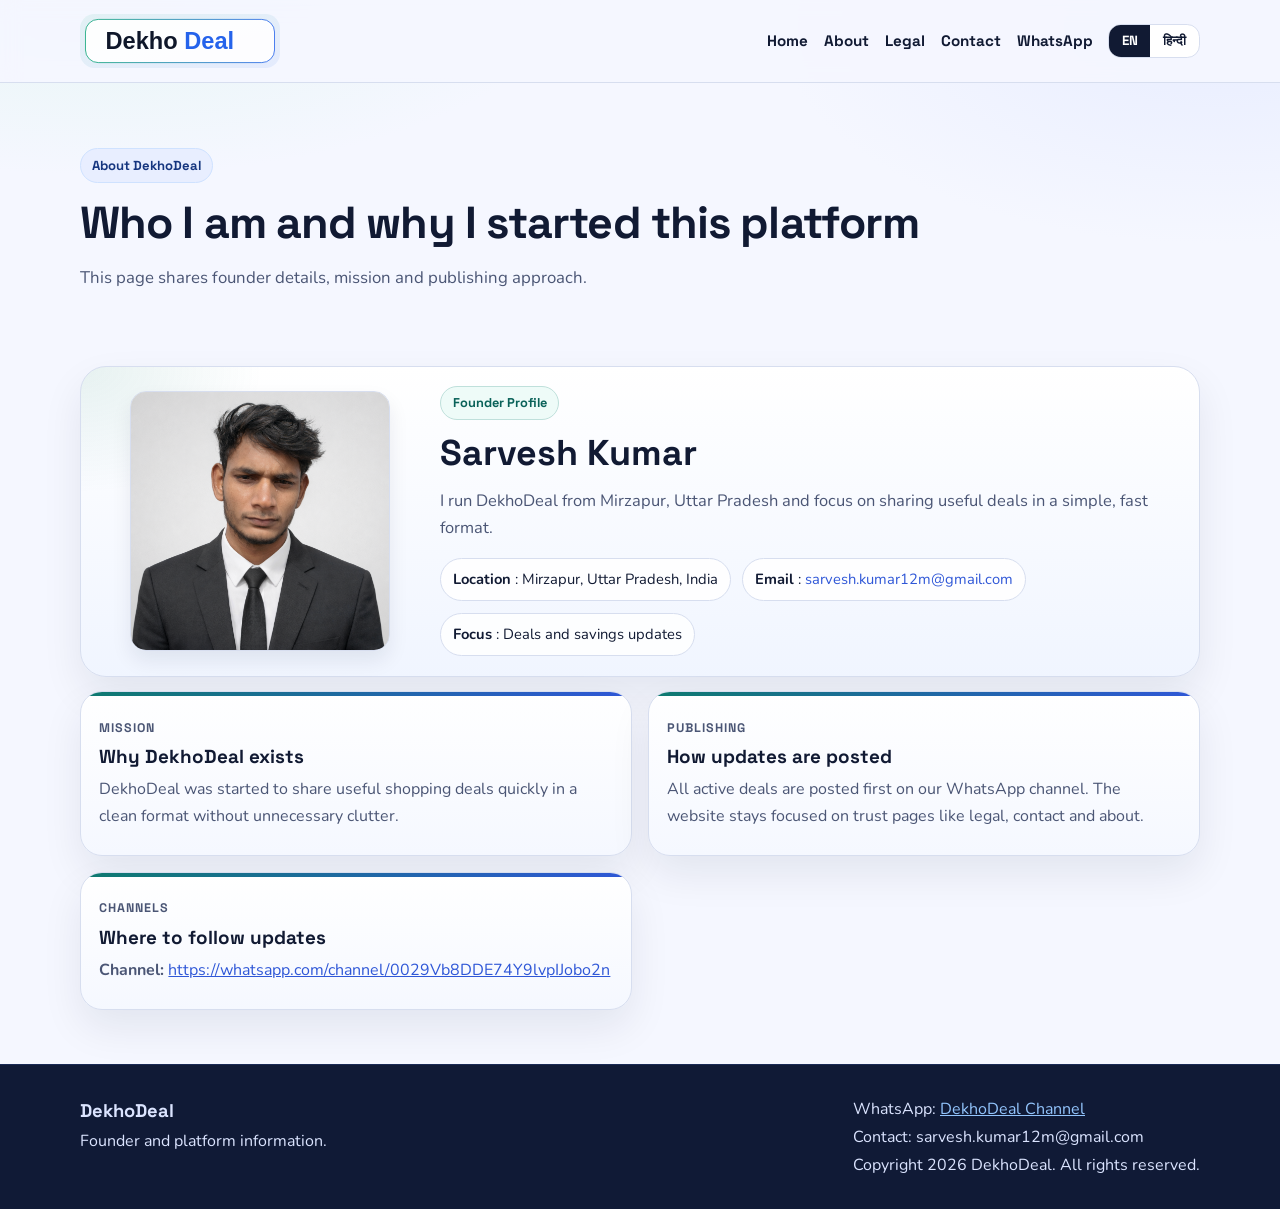
==== commit 49d6772b: "Add files via upload" ====
--- a/about.html
+++ b/about.html
@@ -39,7 +39,7 @@
           <li><a href="/about.html" data-en="About" data-hi="अबाउट">About</a></li>
           <li><a href="/legal.html" data-en="Legal" data-hi="लीगल">Legal</a></li>
           <li><a href="/contact.html" data-en="Contact" data-hi="संपर्क">Contact</a></li>
-          <li><a href="https://whatsapp.com/channel/0029Vb6tmq4EFeXptU6U6a24" target="_blank" rel="noopener" data-en="WhatsApp" data-hi="व्हाट्सऐप">WhatsApp</a></li>
+          <li><a href="https://whatsapp.com/channel/0029Vb8DDE74Y9lvpIJobo2n" target="_blank" rel="noopener" data-en="WhatsApp" data-hi="व्हाट्सऐप">WhatsApp</a></li>
         </ul>
         <div class="lang-toggle" aria-label="Language switch">
           <button type="button" class="lang-btn" data-lang-switch="en" aria-pressed="false">EN</button>
@@ -92,7 +92,7 @@
           <article class="premium-card">
             <p class="feature-kicker" data-en="Channels" data-hi="चैनल्स">Channels</p>
             <h3 data-en="Where to follow updates" data-hi="अपडेट्स कहां फॉलो करें">Where to follow updates</h3>
-            <p><strong data-en="Channel:" data-hi="चैनल:">Channel:</strong> <a href="https://whatsapp.com/channel/0029Vb6tmq4EFeXptU6U6a24" target="_blank" rel="noopener">https://whatsapp.com/channel/0029Vb6tmq4EFeXptU6U6a24</a></p>
+            <p><strong data-en="Channel:" data-hi="चैनल:">Channel:</strong> <a href="https://whatsapp.com/channel/0029Vb8DDE74Y9lvpIJobo2n" target="_blank" rel="noopener">https://whatsapp.com/channel/0029Vb8DDE74Y9lvpIJobo2n</a></p>
           </article>
         </div>
       </div>
@@ -106,7 +106,7 @@
         <p data-en="Founder and platform information." data-hi="फाउंडर और प्लेटफॉर्म जानकारी।">Founder and platform information.</p>
       </div>
       <div>
-        <p><span data-en="WhatsApp:" data-hi="व्हाट्सऐप:">WhatsApp:</span> <a href="https://whatsapp.com/channel/0029Vb6tmq4EFeXptU6U6a24" target="_blank" rel="noopener" style="color:#93c5fd;">DekhoDeal Channel</a></p>
+        <p><span data-en="WhatsApp:" data-hi="व्हाट्सऐप:">WhatsApp:</span> <a href="https://whatsapp.com/channel/0029Vb8DDE74Y9lvpIJobo2n" target="_blank" rel="noopener" style="color:#93c5fd;">DekhoDeal Channel</a></p>
         <p><span data-en="Contact:" data-hi="संपर्क:">Contact:</span> sarvesh.kumar12m@gmail.com</p>
         <p><span data-en="Copyright" data-hi="कॉपीराइट">Copyright</span> <span id="year"></span> DekhoDeal. <span data-en="All rights reserved." data-hi="सभी अधिकार सुरक्षित।">All rights reserved.</span></p>
       </div>
--- a/styles.css
+++ b/styles.css
@@ -574,13 +574,20 @@
 
 @media (max-width: 920px) {
   .site-header .container {
-    flex-direction: column;
-    align-items: flex-start;
-  }
+    flex-wrap: wrap;
+    align-items: center;
+  }
+
+  .brand-row {
+    flex: 1 1 auto;
+    min-width: 0;
+  }
+
   .menu-toggle {
     display: inline-flex;
     align-items: center;
-    align-self: flex-start;
+    margin-left: auto;
+    flex: 0 0 auto;
   }
 
   nav.primary-nav {
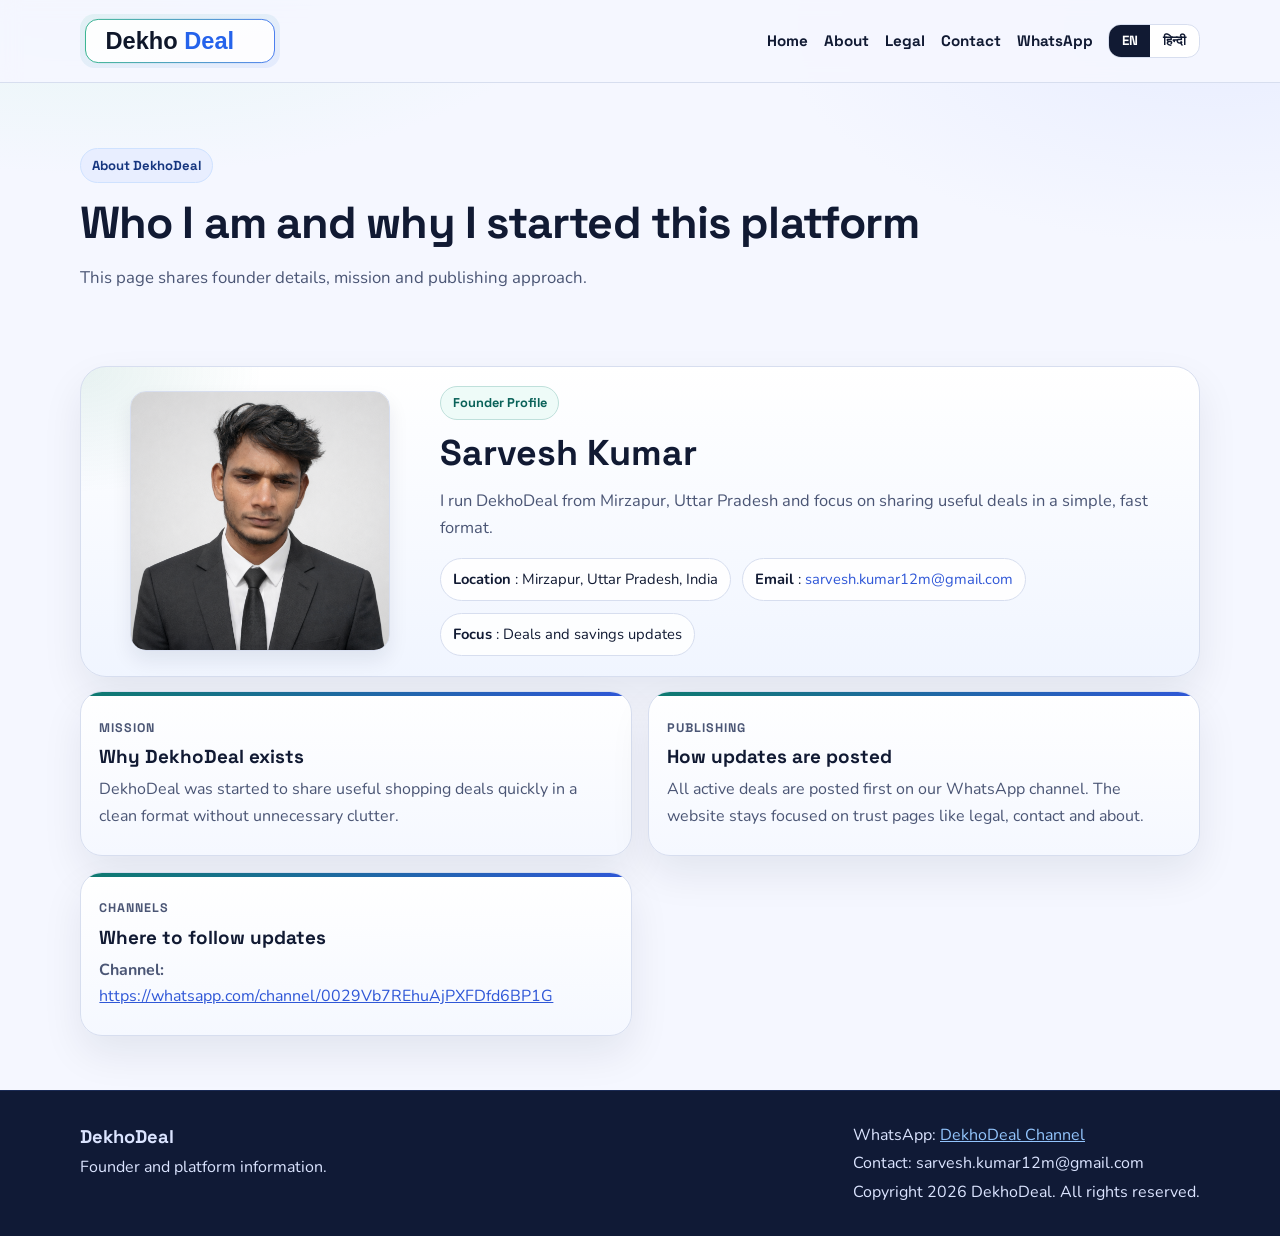
==== commit 77882b7d: "Add files via upload" ====
--- a/about.html
+++ b/about.html
@@ -39,7 +39,7 @@
           <li><a href="/about.html" data-en="About" data-hi="अबाउट">About</a></li>
           <li><a href="/legal.html" data-en="Legal" data-hi="लीगल">Legal</a></li>
           <li><a href="/contact.html" data-en="Contact" data-hi="संपर्क">Contact</a></li>
-          <li><a href="https://whatsapp.com/channel/0029Vb8DDE74Y9lvpIJobo2n" target="_blank" rel="noopener" data-en="WhatsApp" data-hi="व्हाट्सऐप">WhatsApp</a></li>
+          <li><a href="https://whatsapp.com/channel/0029Vb7REhuAjPXFDfd6BP1G" target="_blank" rel="noopener" data-en="WhatsApp" data-hi="व्हाट्सऐप">WhatsApp</a></li>
         </ul>
         <div class="lang-toggle" aria-label="Language switch">
           <button type="button" class="lang-btn" data-lang-switch="en" aria-pressed="false">EN</button>
@@ -92,7 +92,7 @@
           <article class="premium-card">
             <p class="feature-kicker" data-en="Channels" data-hi="चैनल्स">Channels</p>
             <h3 data-en="Where to follow updates" data-hi="अपडेट्स कहां फॉलो करें">Where to follow updates</h3>
-            <p><strong data-en="Channel:" data-hi="चैनल:">Channel:</strong> <a href="https://whatsapp.com/channel/0029Vb8DDE74Y9lvpIJobo2n" target="_blank" rel="noopener">https://whatsapp.com/channel/0029Vb8DDE74Y9lvpIJobo2n</a></p>
+            <p><strong data-en="Channel:" data-hi="चैनल:">Channel:</strong> <a href="https://whatsapp.com/channel/0029Vb7REhuAjPXFDfd6BP1G" target="_blank" rel="noopener">https://whatsapp.com/channel/0029Vb7REhuAjPXFDfd6BP1G</a></p>
           </article>
         </div>
       </div>
@@ -106,7 +106,7 @@
         <p data-en="Founder and platform information." data-hi="फाउंडर और प्लेटफॉर्म जानकारी।">Founder and platform information.</p>
       </div>
       <div>
-        <p><span data-en="WhatsApp:" data-hi="व्हाट्सऐप:">WhatsApp:</span> <a href="https://whatsapp.com/channel/0029Vb8DDE74Y9lvpIJobo2n" target="_blank" rel="noopener" style="color:#93c5fd;">DekhoDeal Channel</a></p>
+        <p><span data-en="WhatsApp:" data-hi="व्हाट्सऐप:">WhatsApp:</span> <a href="https://whatsapp.com/channel/0029Vb7REhuAjPXFDfd6BP1G" target="_blank" rel="noopener" style="color:#93c5fd;">DekhoDeal Channel</a></p>
         <p><span data-en="Contact:" data-hi="संपर्क:">Contact:</span> sarvesh.kumar12m@gmail.com</p>
         <p><span data-en="Copyright" data-hi="कॉपीराइट">Copyright</span> <span id="year"></span> DekhoDeal. <span data-en="All rights reserved." data-hi="सभी अधिकार सुरक्षित।">All rights reserved.</span></p>
       </div>
@@ -116,5 +116,5 @@
   <script src="script.js" defer></script>
 </body>
 </html>
-
-
+
+
--- a/styles.css
+++ b/styles.css
@@ -158,6 +158,32 @@
   color: #ffffff;
 }
 
+.promo-banner-section {
+  padding: 1rem 0 0;
+}
+
+.promo-banner-link {
+  display: block;
+  border: 1px solid var(--line);
+  border-radius: 24px;
+  overflow: hidden;
+  background: var(--surface);
+  box-shadow: var(--shadow);
+  text-decoration: none;
+}
+
+.promo-banner-link:hover {
+  transform: translateY(-1px);
+  transition: transform 0.2s ease;
+}
+
+.promo-banner-image {
+  display: block;
+  width: 100%;
+  height: auto;
+  object-fit: contain;
+}
+
 .hero {
   padding: 4.1rem 0 2.3rem;
 }
@@ -280,10 +306,67 @@
   gap: 0.9rem;
 }
 
+.keyword-cloud-card {
+  background:
+    linear-gradient(180deg, rgba(255, 255, 255, 0.98), rgba(242, 247, 255, 0.98));
+}
+
+.keyword-cloud {
+  display: flex;
+  flex-wrap: wrap;
+  gap: 0.65rem;
+  margin-top: 0.9rem;
+}
+
+.keyword-pill {
+  display: inline-flex;
+  align-items: center;
+  padding: 0.48rem 0.72rem;
+  border: 1px solid var(--line);
+  border-radius: 999px;
+  background: #ffffff;
+  color: var(--text);
+  font-size: 0.88rem;
+  font-weight: 700;
+  font-family: 'Space Grotesk', 'Segoe UI', sans-serif;
+}
+
 .feature-strip {
   display: grid;
   grid-template-columns: repeat(3, minmax(0, 1fr));
   gap: 1rem;
+}
+
+.share-banner {
+  display: grid;
+  grid-template-columns: 1.35fr auto;
+  gap: 1rem;
+  align-items: center;
+  margin-bottom: 1rem;
+  padding: 1.1rem 1.15rem;
+  border: 1px solid var(--line);
+  border-radius: var(--radius-lg);
+  background:
+    radial-gradient(260px 160px at 0% 0%, rgba(14, 122, 111, 0.12), transparent 70%),
+    linear-gradient(180deg, rgba(255, 255, 255, 0.98), rgba(241, 246, 255, 0.98));
+  box-shadow: var(--shadow);
+}
+
+.share-banner h3 {
+  margin: 0 0 0.42rem;
+  font-size: 1.18rem;
+  line-height: 1.25;
+  font-family: 'Space Grotesk', 'Segoe UI', sans-serif;
+}
+
+.share-banner p:last-child {
+  margin-bottom: 0;
+}
+
+.share-banner-actions {
+  display: flex;
+  align-items: center;
+  justify-content: flex-end;
 }
 
 .feature-tile {
@@ -637,8 +720,13 @@
   .footer-grid,
   .founder-layout,
   .profile-showcase,
-  .contact-hero-card {
+  .contact-hero-card,
+  .share-banner {
     grid-template-columns: 1fr;
+  }
+
+  .share-banner-actions {
+    justify-content: flex-start;
   }
 }
 
@@ -657,3 +745,5 @@
   }
 
 }
+
+
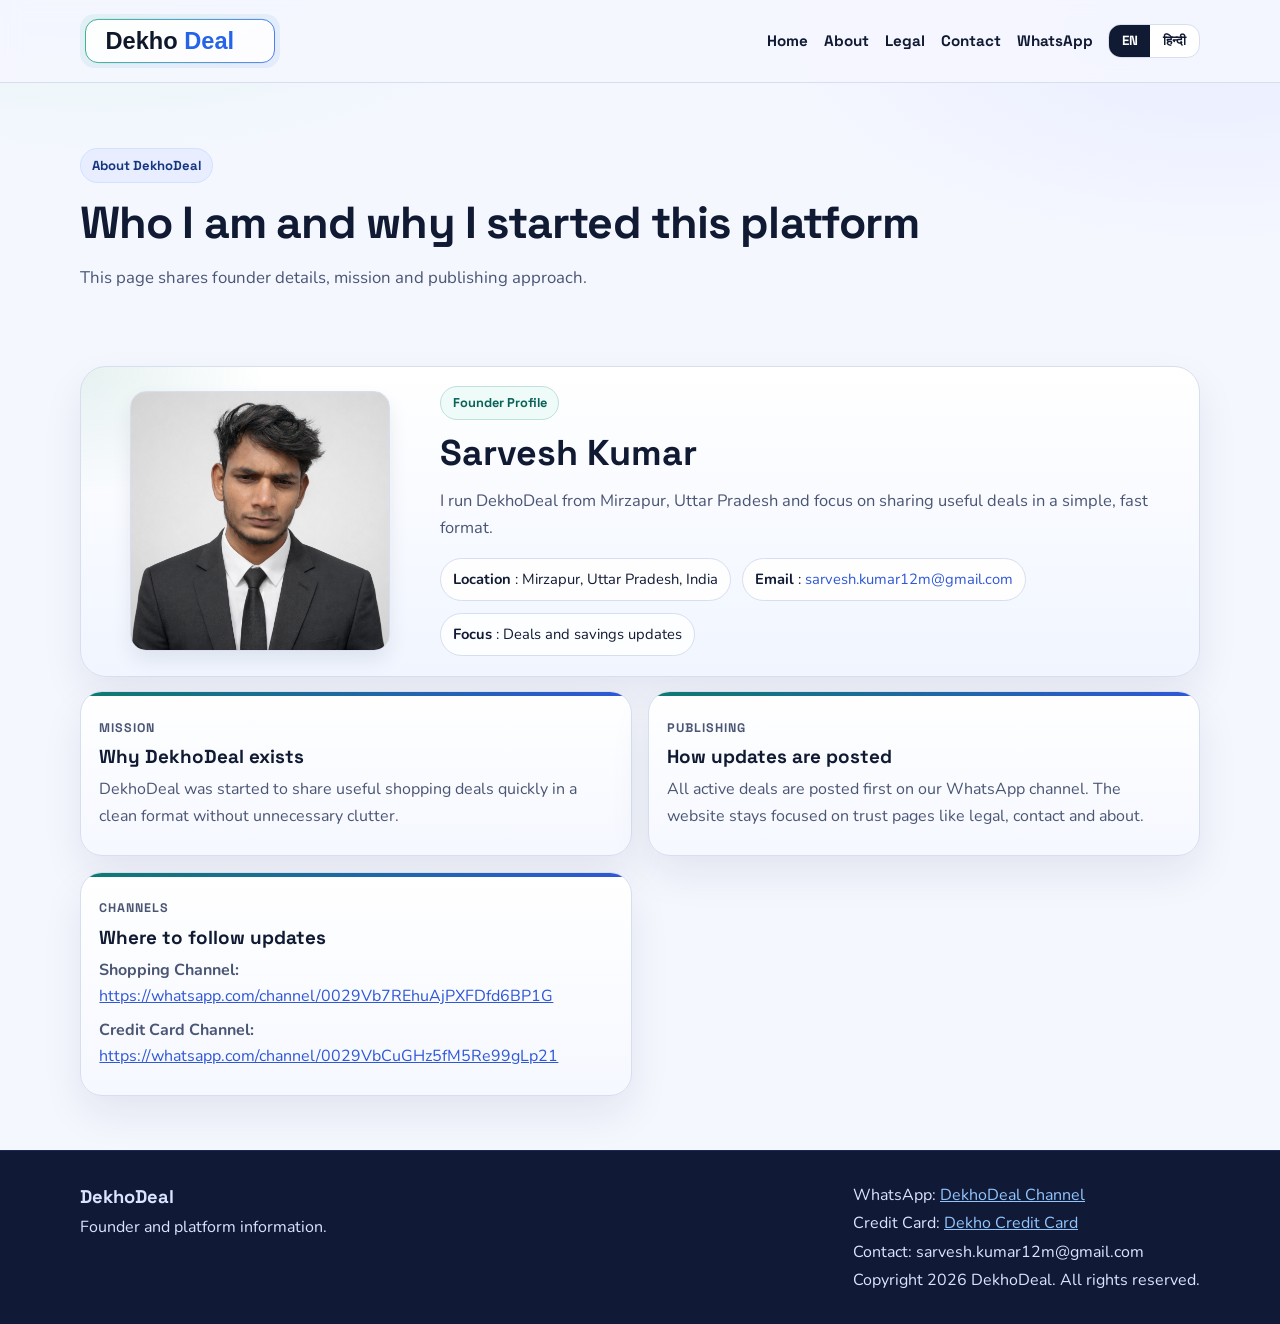
==== commit abe24543: "Add files via upload" ====
--- a/about.html
+++ b/about.html
@@ -92,7 +92,8 @@
           <article class="premium-card">
             <p class="feature-kicker" data-en="Channels" data-hi="चैनल्स">Channels</p>
             <h3 data-en="Where to follow updates" data-hi="अपडेट्स कहां फॉलो करें">Where to follow updates</h3>
-            <p><strong data-en="Channel:" data-hi="चैनल:">Channel:</strong> <a href="https://whatsapp.com/channel/0029Vb7REhuAjPXFDfd6BP1G" target="_blank" rel="noopener">https://whatsapp.com/channel/0029Vb7REhuAjPXFDfd6BP1G</a></p>
+            <p><strong data-en="Shopping Channel:" data-hi="शॉपिंग चैनल:">Shopping Channel:</strong> <a href="https://whatsapp.com/channel/0029Vb7REhuAjPXFDfd6BP1G" target="_blank" rel="noopener">https://whatsapp.com/channel/0029Vb7REhuAjPXFDfd6BP1G</a></p>
+            <p><strong data-en="Credit Card Channel:" data-hi="क्रेडिट कार्ड चैनल:">Credit Card Channel:</strong> <a href="https://whatsapp.com/channel/0029VbCuGHz5fM5Re99gLp21" target="_blank" rel="noopener">https://whatsapp.com/channel/0029VbCuGHz5fM5Re99gLp21</a></p>
           </article>
         </div>
       </div>
@@ -106,7 +107,8 @@
         <p data-en="Founder and platform information." data-hi="फाउंडर और प्लेटफॉर्म जानकारी।">Founder and platform information.</p>
       </div>
       <div>
-        <p><span data-en="WhatsApp:" data-hi="व्हाट्सऐप:">WhatsApp:</span> <a href="https://whatsapp.com/channel/0029Vb7REhuAjPXFDfd6BP1G" target="_blank" rel="noopener" style="color:#93c5fd;">DekhoDeal Channel</a></p>
+        <p><span data-en="WhatsApp:" data-hi="व्हाट्सऐप:">WhatsApp:</span> <a href="https://whatsapp.com/channel/0029Vb7REhuAjPXFDfd6BP1G" target="_blank" rel="noopener" style="color:#93c5fd;">DekhoDeal Channel</a></p>
+        <p><span data-en="Credit Card:" data-hi="क्रेडिट कार्ड:">Credit Card:</span> <a href="https://whatsapp.com/channel/0029VbCuGHz5fM5Re99gLp21" target="_blank" rel="noopener" style="color:#93c5fd;">Dekho Credit Card</a></p>
         <p><span data-en="Contact:" data-hi="संपर्क:">Contact:</span> sarvesh.kumar12m@gmail.com</p>
         <p><span data-en="Copyright" data-hi="कॉपीराइट">Copyright</span> <span id="year"></span> DekhoDeal. <span data-en="All rights reserved." data-hi="सभी अधिकार सुरक्षित।">All rights reserved.</span></p>
       </div>
@@ -118,3 +120,4 @@
 </html>
 
 
+
--- a/styles.css
+++ b/styles.css
@@ -747,3 +747,26 @@
 }
 
 
+
+
+
+.quick-links-three {
+  grid-template-columns: repeat(3, minmax(0, 1fr));
+}
+
+.info-card-accent {
+  background:
+    radial-gradient(260px 160px at 0% 0%, rgba(245, 158, 11, 0.12), transparent 70%),
+    linear-gradient(180deg, rgba(255, 255, 255, 0.98), rgba(255, 247, 237, 0.98));
+}
+
+.btn-card {
+  color: #ffffff;
+  background: linear-gradient(140deg, #f59e0b, #ef4444);
+  box-shadow: 0 10px 20px rgba(239, 68, 68, 0.18);
+}
+
+.btn-card:hover {
+  filter: brightness(0.97);
+}
+
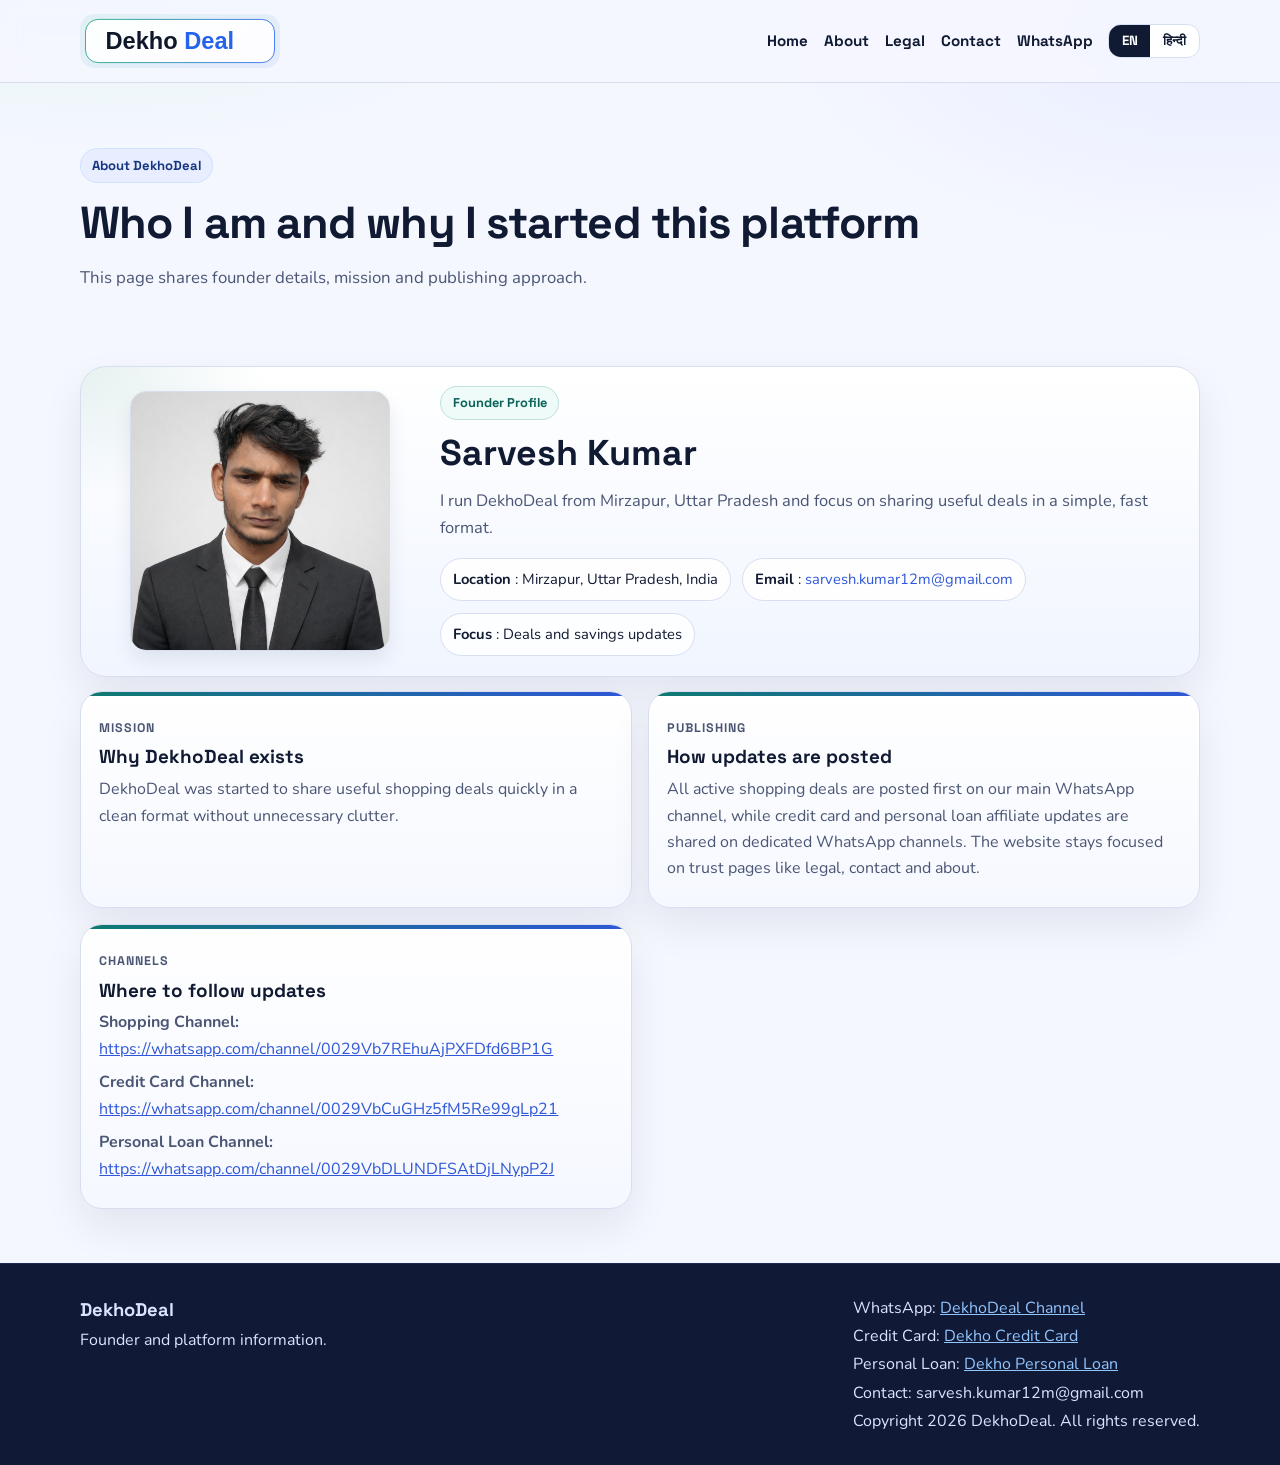
==== commit 37a11255: "Add files via upload" ====
--- a/about.html
+++ b/about.html
@@ -87,13 +87,14 @@
           <article class="premium-card">
             <p class="feature-kicker" data-en="Publishing" data-hi="पब्लिशिंग">Publishing</p>
             <h3 data-en="How updates are posted" data-hi="अपडेट्स कैसे पोस्ट होते हैं">How updates are posted</h3>
-            <p data-en="All active deals are posted first on our WhatsApp channel. The website stays focused on trust pages like legal, contact and about." data-hi="सभी active deals सबसे पहले हमारे WhatsApp channel पर पोस्ट होती हैं। वेबसाइट legal, contact और about जैसे trust pages पर focused रहती है।">All active deals are posted first on our WhatsApp channel. The website stays focused on trust pages like legal, contact and about.</p>
+            <p data-en="All active shopping deals are posted first on our main WhatsApp channel, while credit card and personal loan affiliate updates are shared on dedicated WhatsApp channels. The website stays focused on trust pages like legal, contact and about." data-hi="सभी active deals सबसे पहले हमारे WhatsApp channel पर पोस्ट होती हैं। वेबसाइट legal, contact और about जैसे trust pages पर focused रहती है।">All active shopping deals are posted first on our main WhatsApp channel, while credit card and personal loan affiliate updates are shared on dedicated WhatsApp channels. The website stays focused on trust pages like legal, contact and about.</p>
           </article>
           <article class="premium-card">
             <p class="feature-kicker" data-en="Channels" data-hi="चैनल्स">Channels</p>
             <h3 data-en="Where to follow updates" data-hi="अपडेट्स कहां फॉलो करें">Where to follow updates</h3>
             <p><strong data-en="Shopping Channel:" data-hi="शॉपिंग चैनल:">Shopping Channel:</strong> <a href="https://whatsapp.com/channel/0029Vb7REhuAjPXFDfd6BP1G" target="_blank" rel="noopener">https://whatsapp.com/channel/0029Vb7REhuAjPXFDfd6BP1G</a></p>
-            <p><strong data-en="Credit Card Channel:" data-hi="क्रेडिट कार्ड चैनल:">Credit Card Channel:</strong> <a href="https://whatsapp.com/channel/0029VbCuGHz5fM5Re99gLp21" target="_blank" rel="noopener">https://whatsapp.com/channel/0029VbCuGHz5fM5Re99gLp21</a></p>
+            <p><strong data-en="Credit Card Channel:" data-hi="क्रेडिट कार्ड चैनल:">Credit Card Channel:</strong> <a href="https://whatsapp.com/channel/0029VbCuGHz5fM5Re99gLp21" target="_blank" rel="noopener">https://whatsapp.com/channel/0029VbCuGHz5fM5Re99gLp21</a></p>
+            <p><strong data-en="Personal Loan Channel:" data-hi="पर्सनल लोन चैनल:">Personal Loan Channel:</strong> <a href="https://whatsapp.com/channel/0029VbDLUNDFSAtDjLNypP2J" target="_blank" rel="noopener">https://whatsapp.com/channel/0029VbDLUNDFSAtDjLNypP2J</a></p>
           </article>
         </div>
       </div>
@@ -108,7 +109,8 @@
       </div>
       <div>
         <p><span data-en="WhatsApp:" data-hi="व्हाट्सऐप:">WhatsApp:</span> <a href="https://whatsapp.com/channel/0029Vb7REhuAjPXFDfd6BP1G" target="_blank" rel="noopener" style="color:#93c5fd;">DekhoDeal Channel</a></p>
-        <p><span data-en="Credit Card:" data-hi="क्रेडिट कार्ड:">Credit Card:</span> <a href="https://whatsapp.com/channel/0029VbCuGHz5fM5Re99gLp21" target="_blank" rel="noopener" style="color:#93c5fd;">Dekho Credit Card</a></p>
+        <p><span data-en="Credit Card:" data-hi="क्रेडिट कार्ड:">Credit Card:</span> <a href="https://whatsapp.com/channel/0029VbCuGHz5fM5Re99gLp21" target="_blank" rel="noopener" style="color:#93c5fd;">Dekho Credit Card</a></p>
+        <p><span data-en="Personal Loan:" data-hi="पर्सनल लोन:">Personal Loan:</span> <a href="https://whatsapp.com/channel/0029VbDLUNDFSAtDjLNypP2J" target="_blank" rel="noopener" style="color:#93c5fd;">Dekho Personal Loan</a></p>
         <p><span data-en="Contact:" data-hi="संपर्क:">Contact:</span> sarvesh.kumar12m@gmail.com</p>
         <p><span data-en="Copyright" data-hi="कॉपीराइट">Copyright</span> <span id="year"></span> DekhoDeal. <span data-en="All rights reserved." data-hi="सभी अधिकार सुरक्षित।">All rights reserved.</span></p>
       </div>
@@ -121,3 +123,4 @@
 
 
 
+
--- a/styles.css
+++ b/styles.css
@@ -716,6 +716,7 @@
   .hero-grid,
   .feature-strip,
   .quick-links,
+  .quick-links-three,
   .premium-grid,
   .footer-grid,
   .founder-layout,
@@ -770,3 +771,69 @@
   filter: brightness(0.97);
 }
 
+@media (max-width: 920px) {
+  .quick-links-three {
+    grid-template-columns: 1fr;
+  }
+}
+
+@media (max-width: 560px) {
+  .quick-links-three .info-card {
+    border-radius: 18px;
+  }
+}
+
+.channel-grid {
+  grid-template-columns: repeat(2, minmax(0, 1fr));
+}
+
+.info-card-title-row {
+  display: flex;
+  align-items: center;
+  gap: 0.55rem;
+  flex-wrap: wrap;
+  margin-bottom: 0.35rem;
+}
+
+.info-card-title-row h2 {
+  margin: 0;
+}
+
+.channel-badge {
+  display: inline-flex;
+  align-items: center;
+  justify-content: center;
+  padding: 0.18rem 0.5rem;
+  border-radius: 999px;
+  background: #fff3c4;
+  color: #8a5200;
+  border: 1px solid #f4d27a;
+  font-size: 0.7rem;
+  font-weight: 800;
+  letter-spacing: 0.08em;
+  text-transform: uppercase;
+  font-family: '"'"'Space Grotesk'"'"', '"'"'Segoe UI'"'"', sans-serif;
+}
+
+.info-card-loan {
+  background:
+    radial-gradient(260px 160px at 0% 0%, rgba(20, 184, 166, 0.12), transparent 70%),
+    linear-gradient(180deg, rgba(255, 255, 255, 0.98), rgba(237, 252, 248, 0.98));
+}
+
+.btn-loan {
+  color: #ffffff;
+  background: linear-gradient(140deg, #0e7a6f, #14b8a6);
+  box-shadow: 0 10px 20px rgba(20, 184, 166, 0.2);
+}
+
+.btn-loan:hover {
+  filter: brightness(0.97);
+}
+
+@media (max-width: 920px) {
+  .channel-grid {
+    grid-template-columns: 1fr;
+  }
+}
+
